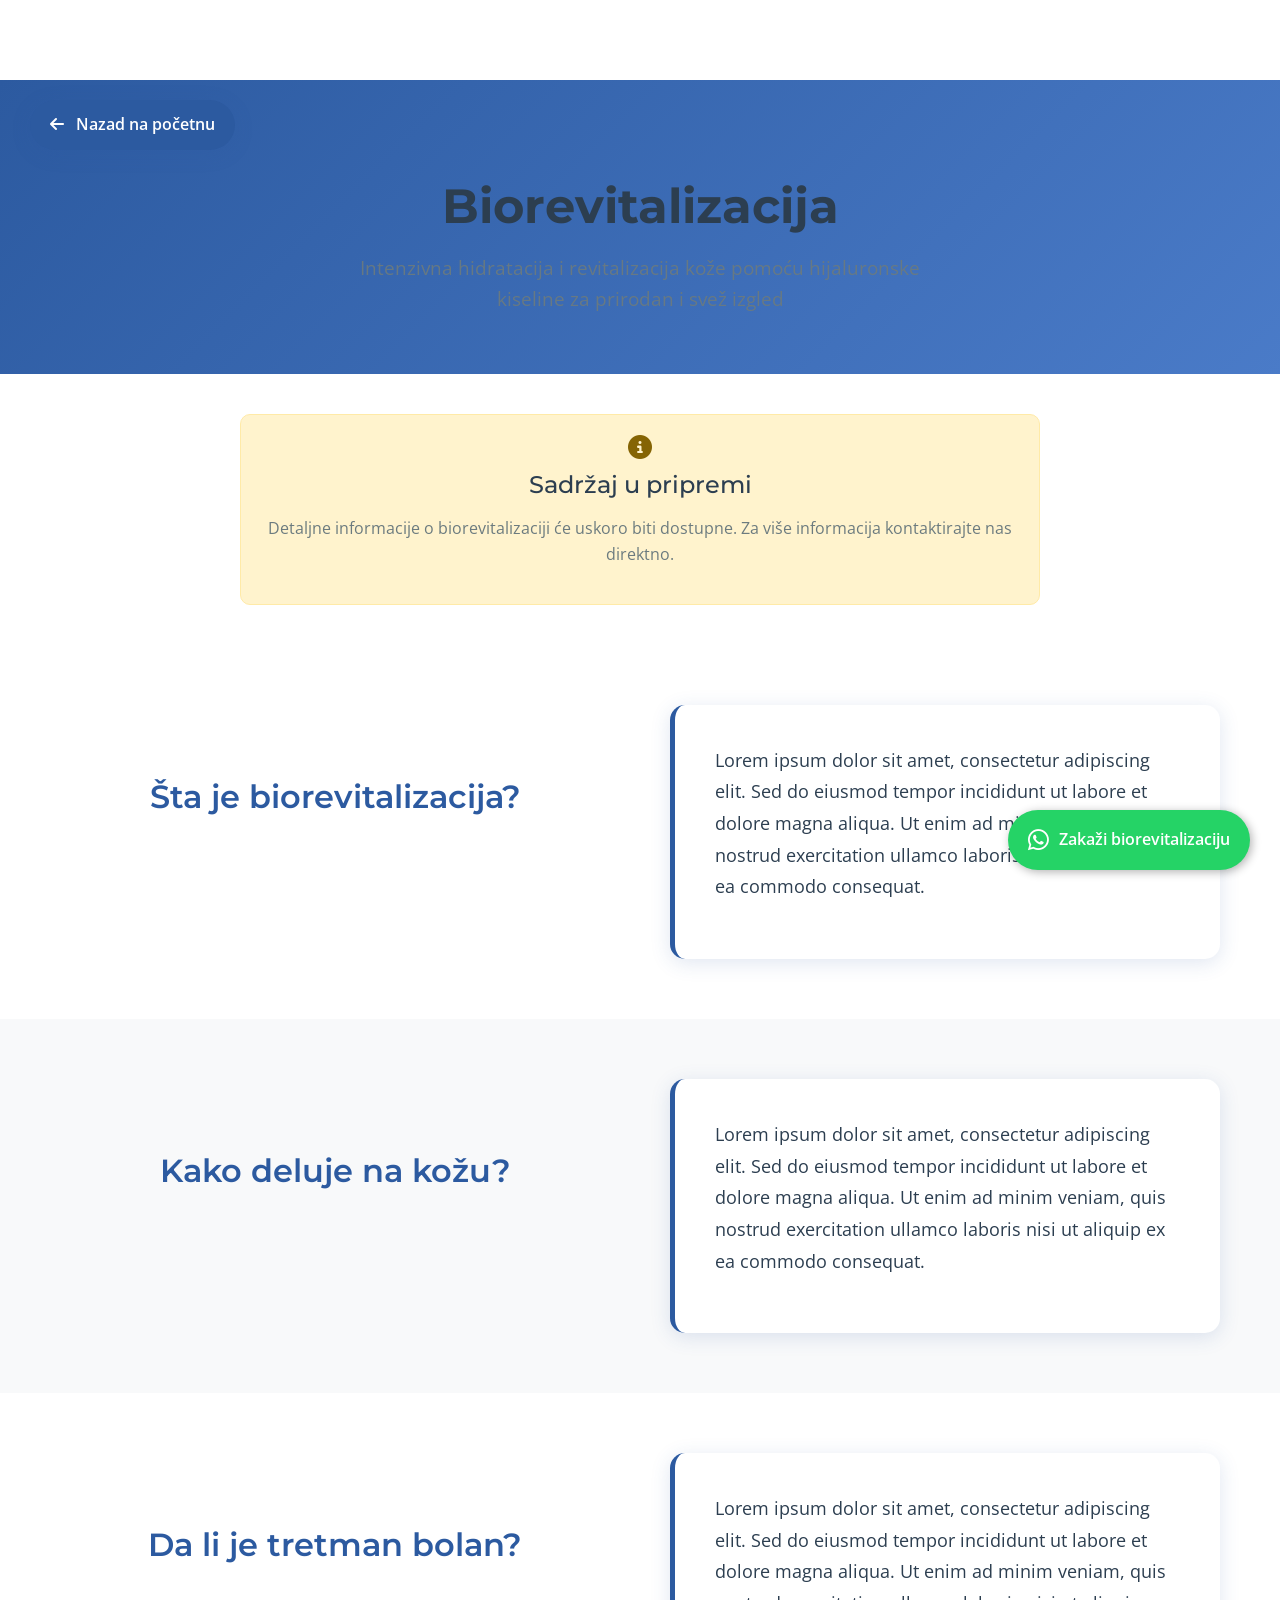
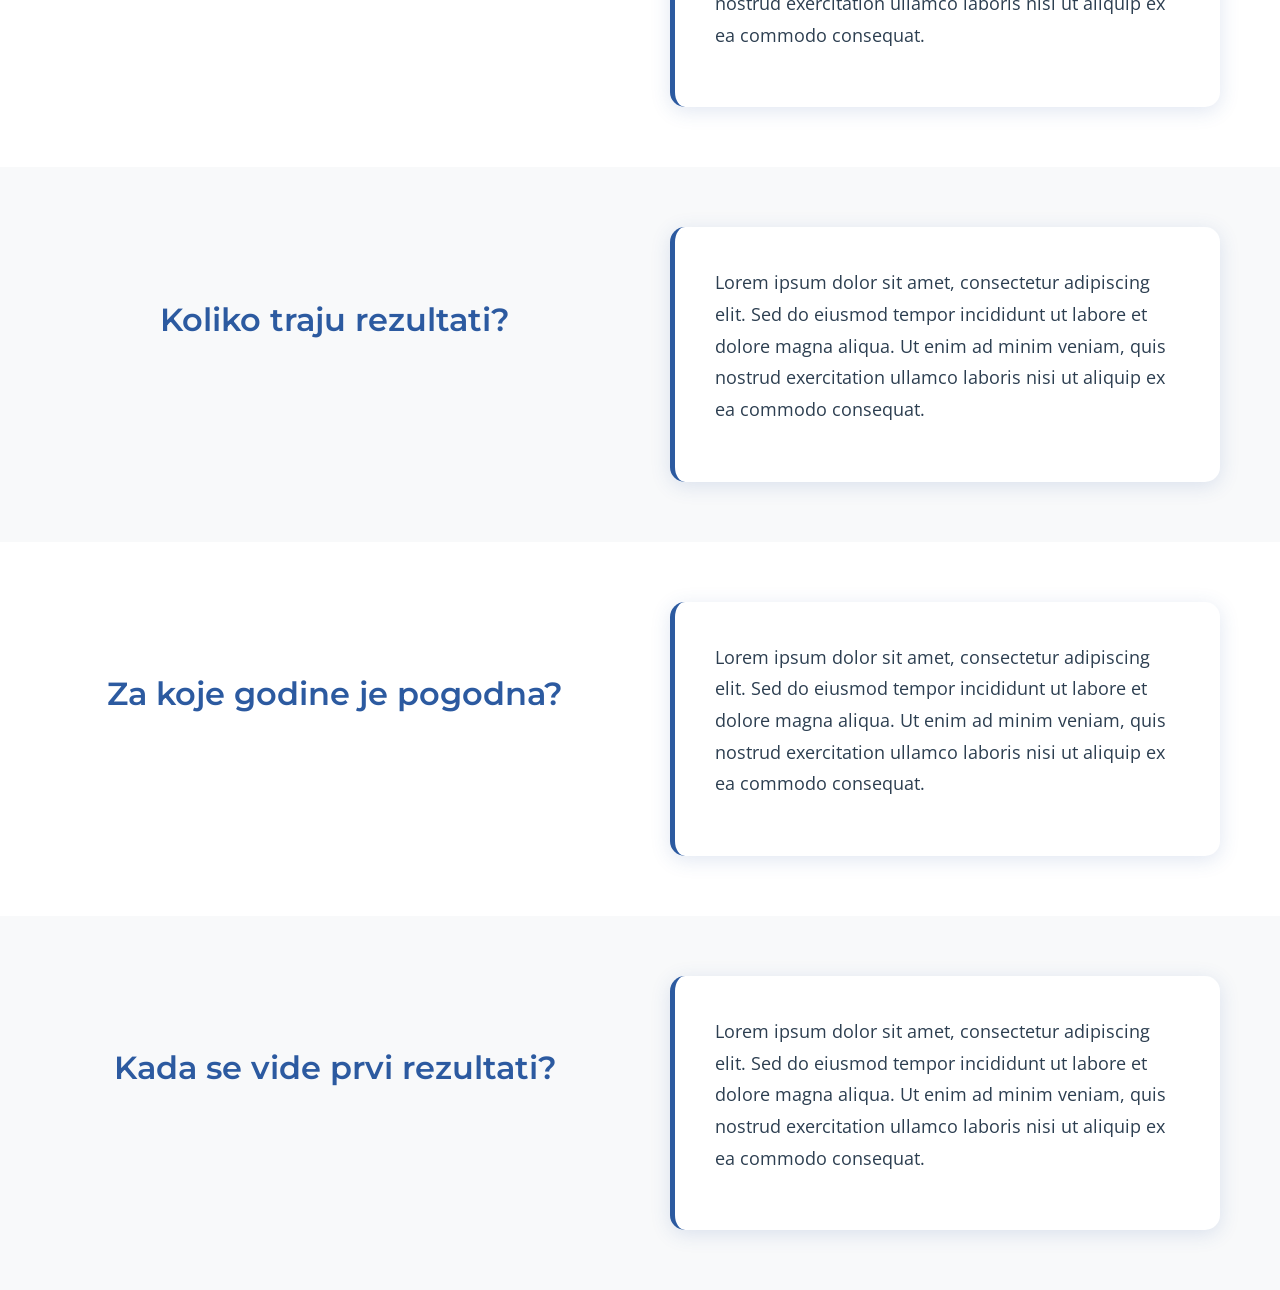
==== biorevitalizacija-tretman.html @ da4fd4a6 "feat: Dodana kompletna Tretmani sekcija - Dodat dropdown meni 'Tretmani' u navbar sa 6 tretmana - Kr" ====
<!DOCTYPE html>
<html lang="sr" dir="ltr">
<head>
    <meta charset="UTF-8">
    <meta name="viewport" content="width=device-width, initial-scale=1.0">
    <meta name="description" content="Biorevitalizacija | Ordinacija West Dr Tamara Vesović. Tretman biorevitalizacije za duboku hidraciju, povećanje elastičnosti i vraćanje prirodnog sjaja kože.">
    <meta name="keywords" content="biorevitalizacija Požega, hidracija kože, Dr Tamara Vesović, ordinacija west, pomlađivanje kože">
    <meta name="author" content="Dr Tamara Vesović - Ordinacija West">
    <meta name="robots" content="index, follow">
    <meta name="theme-color" content="#2c5aa0">
    
    <title>Biorevitalizacija | Ordinacija West Požega</title>
    
    <!-- Favicon -->
    <link rel="icon" type="image/x-icon" href="favicon.ico">
    <link rel="apple-touch-icon" sizes="180x180" href="apple-touch-icon.png">
    
    <!-- Google Fonts -->
    <link rel="preconnect" href="https://fonts.googleapis.com">
    <link rel="preconnect" href="https://fonts.gstatic.com" crossorigin>
    <link href="https://fonts.googleapis.com/css2?family=Montserrat:wght@300;400;500;600;700&family=Open+Sans:wght@300;400;500;600;700&family=Dancing+Script:wght@600;700&display=swap" rel="stylesheet">
    
    <!-- Font Awesome -->
    <link rel="stylesheet" href="https://cdnjs.cloudflare.com/ajax/libs/font-awesome/6.4.0/css/all.min.css">
    
    <!-- Stylesheet -->
    <link rel="stylesheet" href="style.css">
    
    <style>
        :root {
            --primary-color: #2c5aa0;
            --secondary-color: #4a7bc8;
            --accent-color: #f8f9fa;
            --text-primary: #2c3e50;
            --text-secondary: #6c7b7f;
            --border-color: #e0e6ed;
            --shadow-light: 0 2px 10px rgba(44, 90, 160, 0.1);
            --shadow-medium: 0 4px 20px rgba(44, 90, 160, 0.15);
        }
        
        .treatment-container {
            max-width: 1200px;
            margin: 0 auto;
            padding: 0 20px;
        }
        
        .treatment-header {
            text-align: center;
            padding: 100px 0 60px;
            background: linear-gradient(135deg, var(--primary-color), var(--secondary-color));
            color: white;
            margin-top: 80px;
        }
        
        .treatment-title {
            font-size: 3rem;
            font-weight: 700;
            margin-bottom: 20px;
            font-family: 'Montserrat', sans-serif;
        }
        
        .treatment-subtitle {
            font-size: 1.2rem;
            opacity: 0.9;
            max-width: 600px;
            margin: 0 auto;
            line-height: 1.6;
        }
        
        .qa-section {
            padding: 60px 0;
        }
        
        .qa-section.gray-bg {
            background-color: #f8f9fa;
        }
        
        .qa-container {
            display: grid;
            grid-template-columns: 1fr 1fr;
            gap: 60px;
            align-items: start;
        }
        
        .question-side {
            display: flex;
            align-items: center;
            justify-content: center;
            min-height: 200px;
        }
        
        .question {
            font-size: 2rem;
            font-weight: 600;
            color: var(--primary-color);
            text-align: center;
            font-family: 'Montserrat', sans-serif;
            line-height: 1.3;
        }
        
        .answer-side {
            padding: 40px;
            background: white;
            border-radius: 15px;
            box-shadow: var(--shadow-medium);
            border-left: 5px solid var(--primary-color);
        }
        
        .answer {
            font-size: 1.1rem;
            line-height: 1.8;
            color: var(--text-primary);
            font-family: 'Open Sans', sans-serif;
        }
        
        .back-btn {
            position: fixed;
            top: 100px;
            left: 30px;
            background: var(--primary-color);
            color: white;
            padding: 12px 20px;
            border-radius: 50px;
            text-decoration: none;
            font-weight: 600;
            box-shadow: var(--shadow-medium);
            transition: all 0.3s ease;
            z-index: 1000;
        }
        
        .back-btn:hover {
            background: var(--secondary-color);
            transform: translateY(-2px);
            color: white;
        }
        
        .back-btn i {
            margin-right: 8px;
        }
        
        .placeholder-notice {
            background: #fff3cd;
            border: 1px solid #ffeaa7;
            border-radius: 10px;
            padding: 20px;
            margin: 40px auto;
            max-width: 800px;
            text-align: center;
            color: #856404;
        }
        
        @media (max-width: 768px) {
            .qa-container {
                grid-template-columns: 1fr;
                gap: 30px;
            }
            
            .question-side {
                min-height: auto;
                padding: 20px 0;
            }
            
            .question {
                font-size: 1.5rem;
            }
            
            .answer-side {
                padding: 30px 20px;
            }
            
            .treatment-title {
                font-size: 2rem;
            }
            
            .treatment-header {
                padding: 120px 0 40px;
            }
            
            .back-btn {
                top: 85px;
                left: 15px;
                padding: 10px 16px;
                font-size: 0.9rem;
            }
        }
        
        .whatsapp-float {
            position: fixed;
            width: auto;
            height: 60px;
            bottom: 30px;
            right: 30px;
            background-color: #25d366;
            color: white;
            border-radius: 50px;
            text-align: center;
            font-size: 16px;
            box-shadow: 2px 2px 10px rgba(0,0,0,0.3);
            z-index: 1000;
            text-decoration: none;
            display: flex;
            align-items: center;
            padding: 0 20px;
            font-weight: 600;
            transition: all 0.3s ease;
        }

        .whatsapp-float:hover {
            background-color: #128c7e;
            transform: scale(1.05);
            color: white;
        }

        .whatsapp-float i {
            margin-right: 10px;
            font-size: 24px;
        }

        @media (max-width: 768px) {
            .whatsapp-float {
                width: 60px;
                height: 60px;
                border-radius: 50%;
                padding: 0;
                justify-content: center;
                bottom: 20px;
                right: 20px;
            }
            
            .whatsapp-float span {
                display: none;
            }
            
            .whatsapp-float i {
                margin: 0;
            }
        }
    </style>
</head>
<body>
    <!-- Back Button -->
    <a href="index.html#home" class="back-btn">
        <i class="fas fa-arrow-left"></i>
        Nazad na početnu
    </a>

    <!-- Treatment Header -->
    <div class="treatment-header">
        <div class="treatment-container">
            <h1 class="treatment-title">Biorevitalizacija</h1>
            <p class="treatment-subtitle">
                Intenzivna hidratacija i revitalizacija kože pomoću hijaluronske kiseline za prirodan i svež izgled
            </p>
        </div>
    </div>

    <!-- Placeholder Notice -->
    <div class="treatment-container">
        <div class="placeholder-notice">
            <i class="fas fa-info-circle" style="font-size: 24px; margin-bottom: 10px;"></i>
            <h3>Sadržaj u pripremi</h3>
            <p>Detaljne informacije o biorevitalizaciji će uskoro biti dostupne. Za više informacija kontaktirajte nas direktno.</p>
        </div>
    </div>

    <!-- Q&A Sections -->
    <main>
        <!-- Section 1 -->
        <section class="qa-section">
            <div class="treatment-container">
                <div class="qa-container">
                    <div class="question-side">
                        <h2 class="question">Šta je biorevitalizacija?</h2>
                    </div>
                    <div class="answer-side">
                        <p class="answer">
                            Lorem ipsum dolor sit amet, consectetur adipiscing elit. Sed do eiusmod tempor incididunt ut labore et dolore magna aliqua. Ut enim ad minim veniam, quis nostrud exercitation ullamco laboris nisi ut aliquip ex ea commodo consequat.
                        </p>
                    </div>
                </div>
            </div>
        </section>

        <!-- Section 2 -->
        <section class="qa-section gray-bg">
            <div class="treatment-container">
                <div class="qa-container">
                    <div class="question-side">
                        <h2 class="question">Kako deluje na kožu?</h2>
                    </div>
                    <div class="answer-side">
                        <p class="answer">
                            Lorem ipsum dolor sit amet, consectetur adipiscing elit. Sed do eiusmod tempor incididunt ut labore et dolore magna aliqua. Ut enim ad minim veniam, quis nostrud exercitation ullamco laboris nisi ut aliquip ex ea commodo consequat.
                        </p>
                    </div>
                </div>
            </div>
        </section>

        <!-- Section 3 -->
        <section class="qa-section">
            <div class="treatment-container">
                <div class="qa-container">
                    <div class="question-side">
                        <h2 class="question">Da li je tretman bolan?</h2>
                    </div>
                    <div class="answer-side">
                        <p class="answer">
                            Lorem ipsum dolor sit amet, consectetur adipiscing elit. Sed do eiusmod tempor incididunt ut labore et dolore magna aliqua. Ut enim ad minim veniam, quis nostrud exercitation ullamco laboris nisi ut aliquip ex ea commodo consequat.
                        </p>
                    </div>
                </div>
            </div>
        </section>

        <!-- Section 4 -->
        <section class="qa-section gray-bg">
            <div class="treatment-container">
                <div class="qa-container">
                    <div class="question-side">
                        <h2 class="question">Koliko traju rezultati?</h2>
                    </div>
                    <div class="answer-side">
                        <p class="answer">
                            Lorem ipsum dolor sit amet, consectetur adipiscing elit. Sed do eiusmod tempor incididunt ut labore et dolore magna aliqua. Ut enim ad minim veniam, quis nostrud exercitation ullamco laboris nisi ut aliquip ex ea commodo consequat.
                        </p>
                    </div>
                </div>
            </div>
        </section>

        <!-- Section 5 -->
        <section class="qa-section">
            <div class="treatment-container">
                <div class="qa-container">
                    <div class="question-side">
                        <h2 class="question">Za koje godine je pogodna?</h2>
                    </div>
                    <div class="answer-side">
                        <p class="answer">
                            Lorem ipsum dolor sit amet, consectetur adipiscing elit. Sed do eiusmod tempor incididunt ut labore et dolore magna aliqua. Ut enim ad minim veniam, quis nostrud exercitation ullamco laboris nisi ut aliquip ex ea commodo consequat.
                        </p>
                    </div>
                </div>
            </div>
        </section>

        <!-- Section 6 -->
        <section class="qa-section gray-bg">
            <div class="treatment-container">
                <div class="qa-container">
                    <div class="question-side">
                        <h2 class="question">Kada se vide prvi rezultati?</h2>
                    </div>
                    <div class="answer-side">
                        <p class="answer">
                            Lorem ipsum dolor sit amet, consectetur adipiscing elit. Sed do eiusmod tempor incididunt ut labore et dolore magna aliqua. Ut enim ad minim veniam, quis nostrud exercitation ullamco laboris nisi ut aliquip ex ea commodo consequat.
                        </p>
                    </div>
                </div>
            </div>
        </section>
    </main>

    <!-- WhatsApp Button -->
    <a href="https://wa.me/381643456789?text=Dobar%20dan%21%20Interesuje%20me%20biorevitalizacija.%20Možete%20li%20mi%20reći%20više%20informacija%3F" 
       target="_blank" class="whatsapp-float">
        <i class="fab fa-whatsapp"></i>
        <span>Zakaži biorevitalizaciju</span>
    </a>

    <script>
        // Smooth scroll for back button
        document.querySelector('.back-btn').addEventListener('click', function(e) {
            if (this.getAttribute('href').includes('#')) {
                e.preventDefault();
                const target = this.getAttribute('href').split('#')[1];
                if (target === 'home') {
                    window.location.href = 'index.html#home';
                }
            }
        });
    </script>
</body>
</html>
---- style.css ----
/* ==========================================================================
   Ordinacija West - Main Stylesheet
   ========================================================================== */

/* CSS Reset & Base Styles
   ========================================================================== */

*, *::before, *::after {
    box-sizing: border-box;
    margin: 0;
    padding: 0;
}

:root {
    /* Premium Clean Color Palette */
    --primary-color: #1B4B79;        /* Deep medical blue */
    --primary-light: #2C5F8F;        /* Lighter shade */
    --primary-dark: #0F2E4A;         /* Darker shade */
    --accent-color: #E8F4F8;         /* Light blue tint */
    --highlight-color: #C9A96E;      /* Premium gold */
    --highlight-light: #E1D3B7;     /* Light gold */
    
    /* Text Colors */
    --text-primary: #1A202C;         /* Deep charcoal */
    --text-secondary: #4A5568;       /* Medium gray */
    --text-light: #5A6178;           /* Better contrast light gray */
    --text-muted: #8B92A5;           /* Better contrast muted gray */
    
    /* Background Colors */
    --white: #ffffff;
    --light-gray: #F8FAFC;           /* Ultra light background */
    --section-bg: #F1F5F9;           /* Section background */
    --card-bg: #FFFFFF;              /* Card background */
    
    /* Border & UI */
    --border-color: #E2E8F0;
    --border-light: #F1F5F9;
    --success-color: #10B981;        /* Clean green */
    --error-color: #EF4444;          /* Clean red */
    --warning-color: #F59E0B;        /* Clean amber */
    
    /* Medical theme colors - updated */
    --medical-blue: #1B4B79;
    --medical-light-blue: #E8F4F8;
    --medical-beige: #FAF9F7;
    --medical-gray: #F8FAFC;
    
    /* Secondary color updated */
    --secondary-color: #F8FAFC;
    
    /* Typography */
    --font-primary: 'Open Sans', -apple-system, BlinkMacSystemFont, 'Segoe UI', Roboto, sans-serif;
    --font-heading: 'Montserrat', -apple-system, BlinkMacSystemFont, 'Segoe UI', sans-serif;
    --font-size-xs: 0.75rem;
    --font-size-sm: 0.875rem;
    --font-size-base: 1rem;
    --font-size-md: 1.0625rem;
    --font-size-lg: 1.125rem;
    --font-size-xl: 1.25rem;
    --font-size-2xl: 1.5rem;
    --font-size-3xl: 1.875rem;
    --font-size-4xl: 2.25rem;
    --font-size-5xl: 3rem;
    --font-size-hero: 3.5rem;
    --font-size-subtitle: 1.1875rem;
    
    /* Spacing */
    --spacing-xs: 0.25rem;
    --spacing-sm: 0.5rem;
    --spacing-md: 1rem;
    --spacing-lg: 1.5rem;
    --spacing-xl: 2rem;
    --spacing-2xl: 3rem;
    --spacing-3xl: 4rem;
    --spacing-4xl: 6rem;
    
    /* Layout */
    --container-max-width: 1200px;
    --container-padding: 1rem;
    --header-height: 80px;
    --border-radius: 8px;
    --border-radius-lg: 12px;
    --box-shadow: 0 4px 6px -1px rgba(0, 0, 0, 0.1), 0 2px 4px -1px rgba(0, 0, 0, 0.06);
    --box-shadow-lg: 0 10px 15px -3px rgba(0, 0, 0, 0.1), 0 4px 6px -2px rgba(0, 0, 0, 0.05);
    
    /* Transitions */
    --transition-fast: 0.15s ease;
    --transition-base: 0.3s ease;
    --transition-slow: 0.5s ease;
}

/* Base styles */
html {
    scroll-behavior: smooth;
    line-height: 1.15;
    -webkit-text-size-adjust: 100%;
}

*:focus {
    outline: 2px solid var(--primary-color);
    outline-offset: 2px;
    border-radius: 4px;
}

*:focus:not(:focus-visible) {
    outline: none;
}

html {
    scroll-behavior: smooth;
    scroll-padding-top: calc(var(--header-height) + 20px);
}

body {
    font-family: var(--font-primary);
    font-size: var(--font-size-base);
    line-height: 1.6;
    color: var(--text-primary);
    background-color: var(--white);
    overflow-x: hidden;
    -webkit-font-smoothing: antialiased;
    -moz-osx-font-smoothing: grayscale;
    text-rendering: optimizeLegibility;
}

img {
    max-width: 100%;
    height: auto;
    display: block;
    font-style: italic;
    background-repeat: no-repeat;
    background-size: cover;
    shape-margin: 0.75rem;
}

a {
    color: var(--primary-color);
    text-decoration: none;
    transition: color var(--transition-base), transform var(--transition-base);
}

a:hover {
    color: var(--primary-dark);
}

a:focus {
    outline: 2px solid var(--primary-color);
    outline-offset: 2px;
}

button {
    cursor: pointer;
    border: none;
    background: none;
    font-family: inherit;
}

/* Container */
.container {
    max-width: var(--container-max-width);
    margin: 0 auto;
    padding: 0 var(--container-padding);
}

/* Section spacing */
section {
    padding: var(--spacing-4xl) 0;
}

/* Typography
   ========================================================================== */

h1, h2, h3, h4, h5, h6 {
    font-family: var(--font-heading);
    font-weight: 600;
    line-height: 1.2;
    color: var(--text-primary);
    margin-bottom: var(--spacing-md);
}

h1 {
    font-size: var(--font-size-hero);
    line-height: 1.1;
}

h2 {
    font-size: var(--font-size-3xl);
}

h3 {
    font-size: var(--font-size-2xl);
    font-weight: 500;
    line-height: 1.3;
}

h4 {
    font-size: var(--font-size-xl);
    font-weight: 500;
    line-height: 1.3;
}

h5 {
    font-size: var(--font-size-lg);
    font-weight: 500;
}

h6 {
    font-size: var(--font-size-base);
    font-weight: 500;
}

p {
    margin-bottom: var(--spacing-md);
    color: var(--text-secondary);
    line-height: 1.6;
    font-size: var(--font-size-base);
}

.section-title {
    text-align: center;
    font-size: var(--font-size-3xl);
    font-weight: 600;
    color: var(--text-primary);
    margin-bottom: var(--spacing-md);
    line-height: 1.2;
}

.section-subtitle {
    text-align: center;
    font-size: var(--font-size-subtitle);
    color: var(--text-secondary);
    margin-bottom: var(--spacing-3xl);
    max-width: 600px;
    margin-left: auto;
    margin-right: auto;
    line-height: 1.5;
    font-weight: 400;
}

/* Buttons
   ========================================================================== */

.btn {
    display: inline-flex;
    align-items: center;
    justify-content: center;
    gap: var(--spacing-sm);
    padding: 12px 24px;
    font-size: var(--font-size-base);
    font-weight: 500;
    text-align: center;
    border-radius: var(--border-radius);
    transition: all var(--transition-base);
    cursor: pointer;
    text-decoration: none;
    border: 2px solid transparent;
    position: relative;
    overflow: hidden;
    min-height: 44px; /* Touch target requirement */
    will-change: transform;
}

.btn:focus {
    outline: 2px solid var(--primary-color);
    outline-offset: 2px;
}

.btn:active {
    transform: translateY(0);
}

.btn:disabled {
    opacity: 0.6;
    cursor: not-allowed;
    transform: none !important;
}

.btn-primary {
    background: linear-gradient(135deg, var(--primary-color), var(--primary-light));
    color: var(--white) !important;
    border: none;
    border-radius: 25px;
    font-weight: 600;
    text-shadow: 0 1px 2px rgba(0, 0, 0, 0.2);
    box-shadow: 0 4px 15px rgba(44, 90, 160, 0.3);
    transition: all 0.3s ease;
}

.btn-primary:hover:not(:disabled) {
    background: linear-gradient(135deg, var(--primary-dark), var(--primary-color));
    transform: translateY(-2px);
    box-shadow: 0 6px 20px rgba(44, 90, 160, 0.4);
}

.btn-secondary {
    background: transparent;
    color: var(--white) !important;
    border: 2px solid var(--white);
    border-radius: 25px;
    font-weight: 600;
    text-shadow: 0 1px 2px rgba(0, 0, 0, 0.3);
    box-shadow: 0 4px 15px rgba(255, 255, 255, 0.1);
    transition: all 0.3s ease;
}

.btn-secondary:hover:not(:disabled) {
    background: var(--white);
    color: var(--primary-color) !important;
    border-color: var(--white);
    transform: translateY(-2px);
    box-shadow: 0 6px 20px rgba(255, 255, 255, 0.3);
    text-shadow: none;
}

.btn-tertiary {
    background-color: transparent;
    color: var(--white);
    border-color: rgba(255, 255, 255, 0.8);
}

.btn-tertiary:hover:not(:disabled) {
    background-color: rgba(255, 255, 255, 0.1);
    border-color: var(--white);
    color: var(--white);
    transform: translateY(-2px);
    box-shadow: 0 8px 25px -8px rgba(255, 255, 255, 0.3);
}

.btn-whatsapp {
    background: linear-gradient(135deg, #25d366, #128c7e);
    color: var(--white) !important;
    border: none;
    border-radius: 25px;
    font-weight: 600;
    text-shadow: 0 1px 2px rgba(0, 0, 0, 0.2);
    box-shadow: 0 4px 15px rgba(37, 211, 102, 0.3);
    transition: all 0.3s ease;
}

.btn-whatsapp:hover:not(:disabled) {
    background: linear-gradient(135deg, #128c7e, #075e54);
    transform: translateY(-2px);
    box-shadow: 0 6px 20px rgba(37, 211, 102, 0.4);
}

.btn-full {
    width: 100%;
}

/* Header & Navigation
   ========================================================================== */

.header {
    position: fixed;
    top: 0;
    left: 0;
    width: 100%;
    background-color: rgba(255, 255, 255, 0.95);
    backdrop-filter: blur(10px);
    z-index: 1000;
    transition: all var(--transition-base);
    border-bottom: 1px solid var(--border-color);
}

.navbar {
    padding: 0;
}

.nav-container {
    max-width: var(--container-max-width);
    margin: 0 auto;
    padding: 0 var(--container-padding);
    display: flex;
    align-items: center;
    justify-content: space-between;
    height: var(--header-height);
    position: relative;
}

.nav-container {
    max-width: var(--container-max-width);
    margin: 0 auto;
    padding: 0 var(--container-padding);
    display: flex;
    align-items: center;
    justify-content: space-between;
    height: var(--header-height);
    position: relative;
}

.nav-logo {
    display: flex;
    align-items: center;
    gap: var(--spacing-sm);
}

.nav-logo a {
    display: flex;
    align-items: center;
    text-decoration: none;
}

.logo-img {
    width: 80px;
    height: 80px;
    border-radius: 50%;
    display: flex;
    align-items: center;
    justify-content: center;
}

.logo-text {
    font-size: var(--font-size-xl);
    font-weight: 400;
    color: var(--color-text);
}

.logo-text strong {
    font-weight: 600;
    color: var(--primary-color);
}

.logo-text-mobile {
    display: none;
    font-family: 'Dancing Script', cursive;
    font-size: 1.3rem;
    font-weight: 700;
    color: #C9A96E;
    margin-left: var(--spacing-xl);
}

.nav-menu {
    display: flex;
    align-items: center;
    gap: clamp(1rem, 3vw, 2.5rem);
    list-style: none;
}

.nav-link {
    font-weight: 500;
    color: var(--text-primary);
    transition: all var(--transition-base);
    position: relative;
    font-size: var(--font-size-base);
    white-space: nowrap;
}

.nav-link:hover,
.nav-link.active {
    color: var(--primary-color);
}

.nav-link::after {
    content: '';
    position: absolute;
    bottom: -5px;
    left: 0;
    width: 0;
    height: 2px;
    background-color: var(--primary-color);
    transition: width var(--transition-base);
}

.nav-link:hover::after,
.nav-link.active::after {
    width: 100%;
}

.cta-nav {
    background: linear-gradient(135deg, var(--primary-color), var(--primary-light));
    color: var(--white) !important;
    padding: 10px 20px;
    border-radius: 25px;
    font-size: var(--font-size-sm);
    font-weight: 600;
    letter-spacing: 0.5px;
    box-shadow: 0 4px 15px rgba(44, 90, 160, 0.3);
    display: flex;
    align-items: center;
    gap: var(--spacing-xs);
    text-shadow: 0 1px 2px rgba(0, 0, 0, 0.2);
}

.cta-nav:hover {
    background: linear-gradient(135deg, var(--primary-dark), var(--primary-color));
    transform: translateY(-2px);
    box-shadow: 0 6px 20px rgba(44, 90, 160, 0.4);
}

.cta-nav::after {
    display: none;
}

/* Dropdown Menu */
.dropdown {
    position: relative;
}

.dropdown-toggle {
    display: flex;
    align-items: center;
    gap: var(--spacing-xs);
}

.dropdown-toggle i {
    font-size: var(--font-size-xs);
    transition: transform var(--transition-base);
}

.dropdown:hover .dropdown-toggle i {
    transform: rotate(180deg);
}

.dropdown-menu {
    position: absolute;
    top: calc(100% + 10px);
    left: 0;
    background-color: var(--white);
    min-width: 220px;
    box-shadow: 0 20px 40px rgba(0, 0, 0, 0.1);
    border-radius: 12px;
    padding: var(--spacing-md) 0;
    opacity: 0;
    visibility: hidden;
    transform: translateY(-15px);
    transition: all var(--transition-base);
    z-index: 1000;
    list-style: none;
    border: 1px solid var(--border-color);
    backdrop-filter: blur(10px);
}

/* Desktop Dropdown Hover */
@media (min-width: 769px) {
    .dropdown:hover .dropdown-menu {
        opacity: 1;
        visibility: visible;
        transform: translateY(0);
    }
    
    .dropdown:hover .dropdown-toggle i {
        transform: rotate(180deg);
    }
}

.dropdown-menu li {
    margin: 0;
}

.dropdown-link {
    display: flex;
    align-items: center;
    padding: var(--spacing-sm) var(--spacing-lg);
    color: var(--text-secondary);
    font-weight: 400;
    font-size: var(--font-size-sm);
    transition: all var(--transition-base);
    border: none;
    position: relative;
}

.dropdown-link:hover {
    background: linear-gradient(90deg, var(--medical-light-blue), rgba(232, 244, 248, 0.5));
    color: var(--primary-color);
    padding-left: calc(var(--spacing-lg) + var(--spacing-xs));
    font-weight: 500;
}

.dropdown-link:hover::before {
    content: '';
    position: absolute;
    left: 0;
    top: 0;
    bottom: 0;
    width: 4px;
    background: var(--primary-color);
    border-radius: 0 2px 2px 0;
}

.dropdown-link::after {
    display: none;
}

/* Hamburger Menu */
.hamburger {
    display: none;
    flex-direction: column;
    cursor: pointer;
    padding: 4px;
}

.bar {
    width: 25px;
    height: 3px;
    background-color: var(--text-primary);
    margin: 3px 0;
    transition: var(--transition-base);
    border-radius: 2px;
}

.hamburger.active .bar:nth-child(2) {
    opacity: 0;
}

.hamburger.active .bar:nth-child(1) {
    transform: translateY(9px) rotate(45deg);
}

.hamburger.active .bar:nth-child(3) {
    transform: translateY(-9px) rotate(-45deg);
}

/* Hero Section
   ========================================================================== */

.hero {
    padding: calc(var(--header-height) + var(--spacing-4xl)) 0 var(--spacing-4xl);
    min-height: 100vh;
    display: flex;
    align-items: center;
    position: relative;
    overflow: hidden;
}

/* Hero Background */
.hero-background {
    position: absolute;
    top: 0;
    left: 0;
    width: 100%;
    height: 100%;
    z-index: -2;
}

.hero-bg-img {
    width: 100%;
    height: 100%;
    object-fit: cover;
    object-position: center;
    /* Ensure image covers the entire container */
    min-width: 100%;
    min-height: 100%;
}

.hero-overlay {
    position: absolute;
    top: 0;
    left: 0;
    width: 100%;
    height: 100%;
    background: rgba(0, 0, 0, 0.9);
    z-index: -1;
}

.hero-container {
    max-width: var(--container-max-width);
    margin: 0 auto;
    padding: 0 var(--container-padding);
    display: flex;
    align-items: center;
    width: 100%;
    z-index: 2;
}

.hero-content {
    max-width: 600px;
    z-index: 3;
}

.hero-title {
    font-size: var(--font-size-hero);
    font-weight: 600;
    line-height: 1.1;
    margin-bottom: var(--spacing-lg);
    color: var(--white);
    text-shadow: 2px 2px 4px rgba(0, 0, 0, 0.3);
}

.hero-title .highlight {
    color: var(--highlight-color);
    text-shadow: 2px 2px 4px rgba(0, 0, 0, 0.5);
}

.hero-subtitle {
    font-size: var(--font-size-lg);
    color: rgba(255, 255, 255, 0.95);
    margin-bottom: var(--spacing-2xl);
    line-height: 1.6;
    text-shadow: 1px 1px 2px rgba(0, 0, 0, 0.3);
}

.hero-buttons {
    display: flex;
    gap: var(--spacing-lg);
    flex-wrap: wrap;
    margin-bottom: var(--spacing-xl);
}

.btn-large {
    padding: 16px 32px;
    font-size: var(--font-size-md);
    font-weight: 600;
    min-width: 180px;
}

/* Hero Stats */
.hero-stats {
    display: grid;
    grid-template-columns: repeat(auto-fit, minmax(150px, 1fr));
    gap: var(--spacing-md);
    max-width: 500px;
    margin: 0 auto;
    padding-top: var(--spacing-lg);
    border-top: 1px solid rgba(255, 255, 255, 0.2);
}

.stat-item {
    text-align: center;
}

.stat-number {
    font-size: 2.2rem;
    font-weight: 700;
    color: var(--highlight-color);
    line-height: 1;
    margin-bottom: 4px;
}

.stat-label {
    font-size: 0.9rem;
    opacity: 0.9;
    text-transform: uppercase;
    letter-spacing: 0.5px;
}

.hero-highlight {
    color: var(--highlight-color);
    text-shadow: 0 2px 8px rgba(201, 169, 110, 0.3);
}

.hero-scroll {
    position: absolute;
    bottom: var(--spacing-xl);
    left: 50%;
    transform: translateX(-50%);
}

.scroll-down {
    display: inline-flex;
    align-items: center;
    justify-content: center;
    width: 40px;
    height: 40px;
    background-color: rgba(255, 255, 255, 0.9);
    border-radius: 50%;
    color: var(--primary-color);
    box-shadow: var(--box-shadow);
    animation: bounce 2s infinite;
    text-decoration: none;
}

@keyframes bounce {
    0%, 20%, 50%, 80%, 100% {
        transform: translateY(0);
    }
    40% {
        transform: translateY(-10px);
    }
    60% {
        transform: translateY(-5px);
    }
}

/* About Section
   ========================================================================== */

.about {
    background-color: var(--white);
}

.about-content {
    display: grid;
    grid-template-columns: 2fr 1fr;
    gap: var(--spacing-4xl);
    align-items: center;
}

.about-text h3 {
    color: var(--primary-color);
    margin-bottom: var(--spacing-lg);
}

.about-description {
    font-size: var(--font-size-lg);
    line-height: 1.7;
    margin-bottom: var(--spacing-xl);
}

.about-features {
    display: flex;
    flex-direction: column;
    gap: var(--spacing-lg);
}

.feature {
    display: flex;
    align-items: flex-start;
    gap: var(--spacing-md);
}

.feature i {
    color: var(--primary-color);
    font-size: var(--font-size-xl);
    margin-top: var(--spacing-xs);
    flex-shrink: 0;
}

.feature h4 {
    font-size: var(--font-size-lg);
    font-weight: 600;
    margin-bottom: var(--spacing-xs);
    color: var(--text-primary);
}

.feature p {
    color: var(--text-secondary);
    margin-bottom: 0;
}

.about-image {
    position: relative;
}

.doctor-img {
    width: 100%;
    border-radius: var(--border-radius-lg);
    box-shadow: var(--box-shadow-lg);
    background-color: var(--medical-gray);
    min-height: 500px;
    object-fit: cover;
}

/* Services Section
   ========================================================================== */

.services {
    background-color: var(--medical-gray);
}

.services-grid {
    display: grid;
    grid-template-columns: repeat(auto-fit, minmax(350px, 1fr));
    gap: var(--spacing-2xl);
}

.service-card {
    background-color: var(--white);
    padding: var(--spacing-2xl);
    border-radius: var(--border-radius-lg);
    box-shadow: var(--box-shadow);
    transition: all var(--transition-base);
    text-align: center;
}

.service-card:hover {
    transform: translateY(-5px);
    box-shadow: var(--box-shadow-lg);
}

.service-icon {
    width: 80px;
    height: 80px;
    background: linear-gradient(135deg, var(--primary-color), var(--primary-light));
    border-radius: 50%;
    display: flex;
    align-items: center;
    justify-content: center;
    margin: 0 auto var(--spacing-lg);
}

.service-icon i {
    font-size: var(--font-size-2xl);
    color: var(--white);
}

.service-title {
    font-size: var(--font-size-2xl);
    color: var(--text-primary);
    margin-bottom: var(--spacing-md);
}

.service-description {
    font-size: var(--font-size-base);
    color: var(--text-secondary);
    margin-bottom: var(--spacing-xl);
    line-height: 1.6;
}

.service-list {
    list-style: none;
    text-align: left;
    margin-bottom: var(--spacing-xl);
}

.service-list li {
    display: flex;
    align-items: center;
    gap: var(--spacing-sm);
    margin-bottom: var(--spacing-sm);
    color: var(--text-secondary);
}

.service-list i {
    color: var(--success-color);
    font-size: var(--font-size-sm);
}

/* Service Price Styling */
.service-price {
    margin: 20px 0;
    text-align: center;
}

.service-price .price-from {
    display: block;
    font-size: var(--font-size-sm);
    color: var(--text-light);
    margin-bottom: var(--spacing-xs);
    text-transform: uppercase;
    letter-spacing: 1px;
    font-weight: 500;
}

.service-price .price-amount {
    display: block;
    font-size: var(--font-size-xl);
    font-weight: 700;
    color: var(--primary-color);
}

/* Enhanced Service Button */
.service-btn {
    display: inline-flex;
    align-items: center;
    justify-content: center;
    gap: var(--spacing-sm);
    background: linear-gradient(135deg, var(--primary-color), var(--primary-light));
    color: var(--white) !important;
    padding: 12px 24px;
    border-radius: 25px;
    font-weight: 600;
    transition: all var(--transition-base);
    text-decoration: none;
    border: none;
    width: 100%;
    margin-top: 10px;
    text-shadow: 0 1px 2px rgba(0, 0, 0, 0.2);
    box-shadow: 0 4px 15px rgba(44, 90, 160, 0.3);
}



.service-btn:hover {
    background: linear-gradient(135deg, var(--primary-dark), var(--primary-color));
    transform: translateY(-2px);
    box-shadow: 0 6px 20px rgba(44, 90, 160, 0.4);
}

.service-btn i {
    font-size: 0.9rem;
}

/* Gallery Section
   ========================================================================== */

.gallery {
    background-color: var(--white);
}

.gallery-filters {
    display: flex;
    justify-content: center;
    gap: var(--spacing-md);
    margin-bottom: var(--spacing-3xl);
    flex-wrap: wrap;
}

.filter-btn {
    padding: 8px 20px;
    background-color: transparent;
    color: var(--text-secondary);
    border: 2px solid var(--border-color);
    border-radius: var(--border-radius);
    font-weight: 500;
    transition: all var(--transition-base);
    cursor: pointer;
}

.filter-btn:hover,
.filter-btn.active {
    background-color: var(--primary-color);
    color: var(--white);
    border-color: var(--primary-color);
}

.gallery-grid {
    display: grid;
    grid-template-columns: repeat(auto-fit, minmax(300px, 1fr));
    gap: var(--spacing-xl);
}

.gallery-item {
    position: relative;
    border-radius: var(--border-radius-lg);
    overflow: hidden;
    box-shadow: var(--box-shadow);
    transition: all var(--transition-base);
}

.gallery-item:hover {
    transform: translateY(-5px);
    box-shadow: var(--box-shadow-lg);
}

.gallery-image {
    position: relative;
    aspect-ratio: 4/3;
    overflow: hidden;
}

.gallery-image img {
    width: 100%;
    height: 100%;
    object-fit: cover;
    transition: transform var(--transition-slow);
    background-color: var(--medical-gray);
}

.gallery-overlay {
    position: absolute;
    top: 0;
    left: 0;
    right: 0;
    bottom: 0;
    background: linear-gradient(
        to bottom,
        transparent 0%,
        rgba(44, 90, 160, 0.8) 100%
    );
    display: flex;
    align-items: flex-end;
    justify-content: space-between;
    padding: var(--spacing-lg);
    opacity: 0;
    transition: opacity var(--transition-base);
}

.gallery-item:hover .gallery-overlay {
    opacity: 1;
}

.gallery-item:hover .gallery-image img {
    transform: scale(1.1);
}

.gallery-info h4 {
    color: var(--white);
    font-size: var(--font-size-lg);
    margin-bottom: var(--spacing-xs);
}

.gallery-info p {
    color: rgba(255, 255, 255, 0.9);
    font-size: var(--font-size-sm);
    margin: 0;
}

.gallery-btn {
    width: 40px;
    height: 40px;
    background-color: rgba(255, 255, 255, 0.2);
    border: 1px solid rgba(255, 255, 255, 0.3);
    border-radius: 50%;
    color: var(--white);
    display: flex;
    align-items: center;
    justify-content: center;
    transition: all var(--transition-base);
}

.gallery-btn:hover {
    background-color: var(--white);
    color: var(--primary-color);
}

/* Reviews Section
   ========================================================================== */

.reviews {
    background-color: var(--medical-gray);
}

.reviews-slider {
    max-width: 900px;
    margin: 0 auto;
    position: relative;
}

.slider-container {
    overflow: hidden;
    border-radius: var(--border-radius-lg);
    position: relative;
}

.slider-wrapper {
    display: flex;
    transition: transform 0.5s ease-in-out;
}

.review-slide {
    min-width: 100%;
    display: flex;
    justify-content: center;
}

.review-slide.active {
    opacity: 1;
}

.reviews-grid {
    display: grid;
    grid-template-columns: repeat(auto-fit, minmax(350px, 1fr));
    gap: var(--spacing-xl);
    margin-bottom: var(--spacing-3xl);
}

.review-card {
    background-color: var(--white);
    padding: var(--spacing-xl);
    border-radius: var(--border-radius-lg);
    box-shadow: var(--box-shadow);
    transition: all var(--transition-base);
    position: relative;
    max-width: 600px;
    width: 100%;
}

.review-card::before {
    content: '"';
    position: absolute;
    top: -10px;
    left: var(--spacing-xl);
    font-size: 4rem;
    color: var(--medical-light-blue);
    font-family: var(--font-heading);
    line-height: 1;
}

.review-card:hover {
    transform: translateY(-3px);
    box-shadow: var(--box-shadow-lg);
}

.review-header {
    display: flex;
    align-items: center;
    gap: var(--spacing-md);
    margin-bottom: var(--spacing-lg);
}

.review-avatar {
    width: 60px;
    height: 60px;
    border-radius: 50%;
    overflow: hidden;
    flex-shrink: 0;
}

.review-avatar img {
    width: 100%;
    height: 100%;
    object-fit: cover;
    background-color: var(--medical-light-blue);
}

.reviewer-name {
    font-size: var(--font-size-lg);
    font-weight: 600;
    color: var(--text-primary);
    margin-bottom: var(--spacing-xs);
}

.review-stars {
    display: flex;
    gap: 2px;
}

.review-stars i {
    color: #fbbf24;
    font-size: var(--font-size-sm);
}

.review-content p {
    font-size: var(--font-size-base);
    line-height: 1.7;
    color: var(--text-secondary);
    margin-bottom: var(--spacing-md);
    font-style: italic;
}

.review-date {
    font-size: var(--font-size-sm);
    color: var(--text-light);
    font-weight: 500;
}

/* Slider Controls */
.slider-controls {
    display: flex;
    justify-content: center;
    gap: var(--spacing-lg);
    margin-top: var(--spacing-xl);
}

.slider-btn {
    background-color: var(--white);
    border: 2px solid var(--primary-color);
    border-radius: 50%;
    width: 50px;
    height: 50px;
    display: flex;
    align-items: center;
    justify-content: center;
    cursor: pointer;
    transition: all var(--transition-base);
    color: var(--primary-color);
    font-size: var(--font-size-lg);
}

.slider-btn:hover {
    background-color: var(--primary-color);
    color: var(--white);
    transform: translateY(-2px);
    box-shadow: var(--box-shadow);
}

.slider-btn:active {
    transform: translateY(0);
}

/* Slider Dots */
.slider-dots {
    display: flex;
    justify-content: center;
    gap: var(--spacing-sm);
    margin-top: var(--spacing-lg);
}

.dot {
    width: 12px;
    height: 12px;
    border-radius: 50%;
    background-color: var(--border-color);
    cursor: pointer;
    transition: all var(--transition-base);
}

.dot.active {
    background-color: var(--primary-color);
    transform: scale(1.2);
}

.dot:hover {
    background-color: var(--medical-blue);
}

.reviews-cta {
    text-align: center;
    background-color: var(--white);
    padding: var(--spacing-2xl);
    border-radius: var(--border-radius-lg);
    box-shadow: var(--box-shadow);
    margin-top: var(--spacing-3xl);
}

.reviews-cta h3 {
    color: var(--text-primary);
    margin-bottom: var(--spacing-md);
}

.reviews-cta p {
    color: var(--text-secondary);
    margin-bottom: var(--spacing-lg);
    font-size: var(--font-size-lg);
}

/* FAQ Section
   ========================================================================== */

.faq {
    background-color: var(--white);
}

.faq-container {
    max-width: 800px;
    margin: 0 auto var(--spacing-3xl);
}

.faq-item {
    background-color: var(--white);
    border: 1px solid var(--border-color);
    border-radius: var(--border-radius);
    margin-bottom: var(--spacing-md);
    overflow: hidden;
    transition: all var(--transition-base);
}

.faq-item:hover {
    border-color: var(--primary-color);
    box-shadow: var(--box-shadow);
}

.faq-question {
    display: flex;
    align-items: center;
    justify-content: space-between;
    padding: var(--spacing-lg) var(--spacing-xl);
    cursor: pointer;
    transition: all var(--transition-base);
    background-color: var(--medical-gray);
}

.faq-question:hover {
    background-color: var(--medical-light-blue);
}

.faq-question h4 {
    font-size: var(--font-size-lg);
    font-weight: 600;
    color: var(--text-primary);
    margin: 0;
    flex: 1;
}

.faq-question i {
    color: var(--primary-color);
    font-size: var(--font-size-lg);
    transition: transform var(--transition-base);
    flex-shrink: 0;
}

.faq-item.active .faq-question i {
    transform: rotate(180deg);
}

.faq-answer {
    padding: 0 var(--spacing-xl);
    max-height: 0;
    overflow: hidden;
    transition: all var(--transition-base);
    background-color: var(--white);
}

.faq-item.active .faq-answer {
    max-height: 300px;
    padding: var(--spacing-lg) var(--spacing-xl);
}

.faq-answer p {
    color: var(--text-secondary);
    line-height: 1.7;
    margin: 0;
}

.faq-cta {
    text-align: center;
    background-color: var(--medical-light-blue);
    padding: var(--spacing-2xl);
    border-radius: var(--border-radius-lg);
    border: 1px solid var(--primary-color);
}

.faq-cta h3 {
    color: var(--primary-color);
    margin-bottom: var(--spacing-md);
}

.faq-cta p {
    color: var(--text-secondary);
    margin-bottom: var(--spacing-lg);
    font-size: var(--font-size-lg);
}

/* Location Section
   ========================================================================== */

.location {
    background-color: var(--medical-gray);
}

.location-content {
    display: grid;
    grid-template-columns: 1fr 1fr;
    gap: var(--spacing-4xl);
}

.location-info {
    display: flex;
    flex-direction: column;
    gap: var(--spacing-xl);
}

.location-item {
    display: flex;
    align-items: flex-start;
    gap: var(--spacing-md);
    background-color: var(--white);
    padding: var(--spacing-lg);
    border-radius: var(--border-radius);
    box-shadow: var(--box-shadow);
}

.location-item i {
    color: var(--primary-color);
    font-size: var(--font-size-xl);
    margin-top: var(--spacing-xs);
    flex-shrink: 0;
}

.location-item h4 {
    font-size: var(--font-size-lg);
    color: var(--text-primary);
    margin-bottom: var(--spacing-xs);
}

.location-item p {
    color: var(--text-secondary);
    margin: 0;
    line-height: 1.5;
}

.location-map {
    position: relative;
    width: 100%;
    border-radius: var(--border-radius-lg);
    overflow: hidden;
}

.map-placeholder {
    width: 100%;
    height: 100%;
    background-color: var(--white);
    display: flex;
    flex-direction: column;
    align-items: center;
    justify-content: center;
    color: var(--text-light);
    font-size: var(--font-size-lg);
    border: 2px dashed var(--border-color);
}

.map-placeholder i {
    font-size: var(--font-size-4xl);
    margin-bottom: var(--spacing-md);
    color: var(--primary-color);
}

/* Contact Section
   ========================================================================== */

.contact {
    background-color: var(--section-bg);
}

/* Contact Section Enhancements */
.contact-content {
    display: grid;
    grid-template-columns: 1fr 1fr;
    gap: var(--spacing-2xl);
    align-items: start;
}

.contact-item {
    display: flex;
    align-items: flex-start;
    gap: var(--spacing-md);
    margin-bottom: var(--spacing-lg);
    padding: var(--spacing-lg);
    background: var(--white);
    border-radius: 12px;
    box-shadow: 0 2px 10px rgba(0, 0, 0, 0.05);
    border-left: 4px solid var(--primary-color);
    transition: all 0.3s ease;
}

.contact-item:hover {
    transform: translateY(-2px);
    box-shadow: 0 4px 20px rgba(44, 90, 160, 0.1);
}

.contact-item i {
    color: var(--primary-color);
    font-size: 1.5rem;
    margin-top: 4px;
    min-width: 24px;
}

.contact-item h4 {
    margin: 0 0 8px 0;
    color: var(--text-dark);
    font-size: 1.1rem;
    font-weight: 600;
}

.contact-item p {
    margin: 0;
    color: var(--text-color);
    line-height: 1.5;
}

.contact-phone {
    display: inline-flex;
    align-items: center;
    gap: 8px;
    padding: 12px 20px;
    background: linear-gradient(135deg, var(--primary-color), var(--primary-light));
    color: var(--white) !important;
    text-decoration: none;
    border-radius: 25px;
    font-weight: 600;
    font-size: 1.1rem;
    transition: all 0.3s ease;
    margin-top: 8px;
    text-shadow: 0 1px 2px rgba(0, 0, 0, 0.2);
    box-shadow: 0 4px 15px rgba(44, 90, 160, 0.3);
}

.contact-phone:hover {
    background: linear-gradient(135deg, var(--primary-dark), var(--primary-color));
    transform: translateY(-2px);
    box-shadow: 0 6px 20px rgba(44, 90, 160, 0.4);
}

.contact-whatsapp {
    display: inline-flex;
    align-items: center;
    gap: 8px;
    padding: 12px 20px;
    background: linear-gradient(135deg, #25d366, #128c7e);
    color: var(--white) !important;
    text-decoration: none;
    border-radius: 25px;
    font-weight: 600;
    transition: all 0.3s ease;
    margin-top: 8px;
    text-shadow: 0 1px 2px rgba(0, 0, 0, 0.2);
    box-shadow: 0 4px 15px rgba(37, 211, 102, 0.3);
}

.contact-whatsapp:hover {
    background: linear-gradient(135deg, #128c7e, #075e54);
    transform: translateY(-2px);
    box-shadow: 0 6px 20px rgba(37, 211, 102, 0.4);
}

.contact-email {
    color: var(--primary-color);
    text-decoration: none;
    font-weight: 500;
    padding: 8px 0;
    border-bottom: 2px solid transparent;
    transition: border-color 0.3s ease;
}

.contact-email:hover {
    border-bottom-color: var(--primary-color);
}

.emergency-contact {
    border-left-color: #dc3545;
}

.emergency-contact i {
    color: #dc3545;
}

.emergency-phone {
    display: inline-flex;
    align-items: center;
    gap: 8px;
    padding: 10px 16px;
    background: linear-gradient(135deg, #e53e3e 0%, #c53030 100%);
    color: var(--white) !important;
    text-decoration: none;
    border-radius: 25px;
    font-weight: 600;
    font-size: 0.95rem;
    transition: all 0.3s ease;
    margin-top: 8px;
    text-shadow: 0 1px 2px rgba(0, 0, 0, 0.2);
    box-shadow: 0 4px 15px rgba(229, 62, 62, 0.3);
}

.emergency-phone:hover {
    background: linear-gradient(135deg, #fc8181 0%, #e53e3e 100%);
    transform: translateY(-2px);
    box-shadow: 0 6px 20px rgba(229, 62, 62, 0.4);
}



.contact-form-container h3 {
    margin-top: 0;
    color: var(--text-dark);
    margin-bottom: var(--spacing-md);
}

.contact-form-container p {
    color: var(--text-color);
    margin-bottom: var(--spacing-lg);
}

@media (max-width: 768px) {
    .contact-content {
        grid-template-columns: 1fr;
        gap: var(--spacing-lg);
    }
    
    .contact-item {
        padding: var(--spacing-md);
    }
    
    .contact-phone, 
    .contact-whatsapp {
        font-size: 1rem;
        padding: 10px 16px;
    }
    
    .contact-form-container {
        padding: var(--spacing-lg);
    }
}

.contact-item p,
.contact-item a {
    color: var(--text-secondary);
    margin: 0;
}

.contact-item a:hover {
    color: var(--primary-color);
}

.social-links h4 {
    margin-bottom: var(--spacing-md);
}

.social-icons {
    display: flex;
    gap: var(--spacing-md);
}

.social-link {
    width: 44px;
    height: 44px;
    background-color: var(--medical-light-blue);
    border-radius: 50%;
    display: flex;
    align-items: center;
    justify-content: center;
    color: var(--primary-color);
    transition: all var(--transition-base);
}

.social-link:hover {
    background-color: var(--primary-color);
    color: var(--white);
    transform: translateY(-2px);
}

/* Form Styles
   ========================================================================== */

.form {
    background-color: var(--medical-gray);
    padding: var(--spacing-2xl);
    border-radius: var(--border-radius-lg);
    box-shadow: var(--box-shadow);
}

.form-group {
    margin-bottom: var(--spacing-lg);
}

.form-label {
    display: block;
    font-weight: 500;
    color: var(--text-primary);
    margin-bottom: var(--spacing-sm);
    font-size: var(--font-size-sm);
}

.form-input,
.form-textarea {
    width: 100%;
    padding: 12px 16px;
    border: 2px solid var(--border-color);
    border-radius: var(--border-radius);
    font-size: var(--font-size-base);
    font-family: inherit;
    background-color: var(--white);
    transition: all var(--transition-base);
}

.form-input:focus,
.form-textarea:focus {
    outline: none;
    border-color: var(--primary-color);
    box-shadow: 0 0 0 3px rgba(44, 90, 160, 0.1);
}

.form-textarea {
    resize: vertical;
    min-height: 120px;
}

.form-error {
    display: block;
    color: var(--error-color);
    font-size: var(--font-size-sm);
    margin-top: var(--spacing-xs);
    min-height: 1.25rem;
}

.form-group.error .form-input,
.form-group.error .form-textarea {
    border-color: var(--error-color);
}

.checkbox-label {
    display: flex;
    align-items: flex-start;
    gap: var(--spacing-sm);
    cursor: pointer;
    font-size: var(--font-size-sm);
    color: var(--text-secondary);
    line-height: 1.5;
}

.checkbox-label input[type="checkbox"] {
    position: absolute;
    opacity: 0;
    width: 0;
    height: 0;
}

.checkbox-mark {
    width: 18px;
    height: 18px;
    border: 2px solid var(--border-color);
    border-radius: 3px;
    display: flex;
    align-items: center;
    justify-content: center;
    transition: all var(--transition-base);
    flex-shrink: 0;
    margin-top: 2px;
}

.checkbox-label input[type="checkbox"]:checked + .checkbox-mark {
    background-color: var(--primary-color);
    border-color: var(--primary-color);
}

.checkbox-label input[type="checkbox"]:checked + .checkbox-mark::after {
    content: '\2713';
    color: var(--white);
    font-size: var(--font-size-sm);
    font-weight: bold;
}

.checkbox-label a {
    color: var(--primary-color);
    text-decoration: underline;
}

.btn-text {
    transition: opacity var(--transition-base);
}

.btn-loader {
    position: absolute;
    top: 50%;
    left: 50%;
    transform: translate(-50%, -50%);
}

.btn:disabled {
    opacity: 0.6;
    cursor: not-allowed;
}

.form-success {
    background-color: rgba(72, 187, 120, 0.1);
    border: 1px solid var(--success-color);
    border-radius: var(--border-radius);
    padding: var(--spacing-lg);
    text-align: center;
    color: var(--success-color);
}

.form-success i {
    font-size: var(--font-size-2xl);
    margin-bottom: var(--spacing-md);
}

.form-success h4 {
    color: var(--success-color);
    margin-bottom: var(--spacing-sm);
}

.form-success p {
    color: var(--text-secondary);
    margin: 0;
}

/* Footer
   ========================================================================== */

.footer {
    background: linear-gradient(135deg, #0F2E4A 0%, #1B4B79 50%, #2C5F8F 100%);
    color: var(--white);
    padding: var(--spacing-4xl) 0 var(--spacing-lg) 0;
    position: relative;
}

.footer-content {
    display: grid;
    grid-template-columns: 2fr 1fr 1fr 1fr;
    gap: var(--spacing-2xl);
    margin-bottom: var(--spacing-xl);
}

.footer-logo {
    display: flex;
    align-items: center;
    gap: var(--spacing-sm);
    margin-bottom: var(--spacing-md);
}

.logo-text {
    font-size: 1.8rem;
    color: var(--highlight-color);
    font-weight: 500;
}

.logo-text strong {
    font-weight: 700;
}

.footer-description {
    line-height: 1.7;
    margin-bottom: var(--spacing-lg);
    color: rgba(255, 255, 255, 0.85);
    max-width: 320px;
    font-weight: 400;
}

.footer-social {
    display: flex;
    gap: var(--spacing-md);
}

.social-link {
    display: flex;
    align-items: center;
    justify-content: center;
    width: 42px;
    height: 42px;
    background: rgba(255, 255, 255, 0.08);
    border-radius: 50%;
    color: rgba(255, 255, 255, 0.85);
    transition: all 0.3s ease;
    backdrop-filter: blur(10px);
    border: 1px solid rgba(255, 255, 255, 0.15);
}

.social-link:hover {
    background: rgba(225, 211, 183, 0.15);
    transform: translateY(-3px);
    color: #E1D3B7;
    border-color: rgba(225, 211, 183, 0.3);
    box-shadow: 0 4px 12px rgba(0, 0, 0, 0.2);
}

.footer-title {
    color: #E1D3B7;
    margin-bottom: var(--spacing-md);
    font-size: var(--font-size-xl);
    font-weight: 600;
    letter-spacing: 0.5px;
}

.footer-links {
    list-style: none;
}

.footer-links li {
    margin-bottom: var(--spacing-sm);
}

.footer-links a {
    color: rgba(255, 255, 255, 0.85);
    transition: color var(--transition-base);
    font-weight: 400;
}

.footer-links a:hover {
    color: #E1D3B7;
    transform: translateX(3px);
}

.footer-contact li {
    display: flex;
    align-items: center;
    gap: var(--spacing-sm);
    margin-bottom: var(--spacing-md);
    color: rgba(255, 255, 255, 0.9);
    font-weight: 400;
}

.footer-contact i {
    color: var(--primary-light);
    width: 20px;
}

.footer-contact a {
    color: rgba(255, 255, 255, 0.8);
}

.footer-contact a:hover {
    color: var(--white);
}

.footer-schedule {
    list-style: none;
    color: rgba(255, 255, 255, 0.8);
}

.footer-schedule li {
    margin-bottom: var(--spacing-sm);
}

.footer-social {
    margin-top: var(--spacing-lg);
}

.footer-bottom {
    display: flex;
    justify-content: space-between;
    align-items: center;
    padding-top: var(--spacing-xl);
    border-top: 1px solid rgba(255, 255, 255, 0.1);
    flex-wrap: wrap;
    gap: var(--spacing-md);
}

.footer-copyright p {
    color: rgba(255, 255, 255, 0.6);
    margin: 0;
}

.footer-legal {
    display: flex;
    gap: var(--spacing-lg);
}

.footer-legal a {
    color: rgba(255, 255, 255, 0.6);
    font-size: var(--font-size-sm);
}

.footer-legal a:hover {
    color: var(--white);
}

/* Back to Top Button
   ========================================================================== */

.back-to-top {
    position: fixed;
    bottom: 30px;
    right: 30px;
    width: 50px;
    height: 50px;
    background-color: var(--primary-color);
    color: var(--white);
    border: none;
    border-radius: 50%;
    display: flex;
    align-items: center;
    justify-content: center;
    cursor: pointer;
    opacity: 0;
    visibility: hidden;
    transition: all var(--transition-base);
    box-shadow: var(--box-shadow);
    z-index: 999;
}

.back-to-top:hover {
    background-color: var(--primary-dark);
    transform: translateY(-2px);
}

.back-to-top.visible {
    opacity: 1;
    visibility: visible;
}

/* Animations
   ========================================================================== */

.fade-in {
    opacity: 0;
    transform: translateY(30px);
    transition: all 0.6s ease;
}

.fade-in.visible {
    opacity: 1;
    transform: translateY(0);
}

/* Responsive Design
   ========================================================================== */

@media (max-width: 1024px) {
    .container {
        padding: 0 var(--spacing-lg);
    }
    
    /* Logo Mobile Styles for Tablet */
    .logo-text-mobile {
        display: inline-block;
        text-align: center;
    }
    
    .nav-logo {
        justify-content: center;
    }
    
    .nav-logo a {
        align-items: center;
        gap: var(--spacing-sm);
    }
    
    .hero-container {
        gap: var(--spacing-2xl);
    }
    
    .about-content {
        gap: var(--spacing-2xl);
    }
    
    .contact-content {
        gap: var(--spacing-2xl);
    }
    
    .location-content {
        gap: var(--spacing-2xl);
    }
}

@media (max-width: 768px) {
    :root {
        --font-size-hero: 2.75rem;
        --font-size-5xl: 2.5rem;
        --font-size-4xl: 2rem;
        --font-size-3xl: 1.5rem;
        --font-size-2xl: 1.25rem;
        --font-size-subtitle: 1.125rem;
        --spacing-4xl: 3rem;
        --spacing-3xl: 2rem;
        --spacing-2xl: 1.5rem;
    }
    
    /* Mobile Navigation */
    .logo-text-mobile {
        display: inline-block;
        text-align: center;
    }
    
    .nav-logo {
        justify-content: center;
    }
    
    .nav-logo a {
        align-items: center;
        gap: var(--spacing-sm);
    }
    
    .hamburger {
        display: flex;
    }
    
    .nav-menu {
        position: fixed;
        left: -100%;
        top: var(--header-height);
        flex-direction: column;
        background-color: var(--white);
        width: 100%;
        height: calc(100vh - var(--header-height));
        transition: left 0.3s ease;
        box-shadow: var(--box-shadow);
        padding: var(--spacing-lg) 0;
        gap: 0;
        overflow-y: auto;
        z-index: 999;
    }

    .nav-menu.active {
        left: 0;
    }
    
    .nav-item {
        width: 100%;
        border-bottom: 1px solid var(--border-color);
    }
    
    /* Priority positioning for Tretmani dropdown in mobile */
    .nav-item.dropdown {
        order: -10;
        border-bottom: 2px solid var(--primary-color);
        background-color: rgba(44, 90, 160, 0.03);
    }
    
    .nav-item:last-child {
        border-bottom: none;
    }
    
    .nav-link {
        padding: var(--spacing-md) var(--spacing-lg);
        display: block;
        width: 100%;
        text-align: left;
        font-size: var(--font-size-base);
        color: var(--text-primary);
        transition: all var(--transition-base);
    }
    
    .nav-link:hover {
        background-color: var(--medical-light-blue);
        color: var(--primary-color);
    }
    
    /* Mobile Dropdown */
    .dropdown-toggle {
        display: flex;
        justify-content: space-between;
        align-items: center;
        width: 100%;
        padding: var(--spacing-md) var(--spacing-lg);
        background: none;
        border: none;
        text-align: left;
        font-family: inherit;
        font-size: var(--font-size-base);
        color: var(--text-primary);
        cursor: pointer;
        font-weight: 600;
    }
    
    .dropdown-toggle:hover {
        background-color: var(--medical-light-blue);
        color: var(--primary-color);
    }
    
    .dropdown-toggle i {
        transition: transform var(--transition-base);
    }
    
    .dropdown.mobile-open .dropdown-toggle i {
        transform: rotate(180deg);
    }
    
    .dropdown-menu {
        position: static;
        opacity: 1;
        visibility: visible;
        transform: none;
        box-shadow: none;
        border: none;
        background-color: var(--medical-light-blue);
        margin: 0;
        border-radius: 0;
        max-height: 0;
        overflow: hidden;
        transition: max-height 0.3s ease;
        padding: 0;
    }
    
    .dropdown.mobile-open .dropdown-menu {
        max-height: 400px;
    }
    
    .dropdown-link {
        display: block;
        padding: var(--spacing-sm) var(--spacing-2xl);
        color: var(--primary-color);
        font-size: var(--font-size-sm);
        text-decoration: none;
        transition: all var(--transition-base);
        border-bottom: 1px solid rgba(44, 90, 160, 0.1);
    }
    
    .dropdown-link:hover {
        background-color: rgba(44, 90, 160, 0.1);
        color: var(--primary-dark);
    }
    
    .dropdown-link:last-child {
        border-bottom: none;
    }
    
    /* CTA button styling */
    .cta-nav {
        margin: var(--spacing-md) auto;
        padding: 8px 16px;
        font-size: 0.8rem;
        text-align: center;
        border-bottom: none;
        max-width: 200px;
        justify-content: center;
        border-radius: 20px;
    }
    
    /* Nav item containing CTA button */
    .nav-item:has(.cta-nav) {
        display: flex;
        justify-content: center;
        align-items: center;
        border-bottom: none;
        padding: var(--spacing-md);
    }
    
    /* Hero */
    .hero {
        min-height: 100vh;
        text-align: center;
    }
    
    .hero-container {
        justify-content: center;
    }
    
    .hero-content {
        max-width: 100%;
        text-align: center;
    }
    
    .hero-title {
        font-size: var(--font-size-5xl);
    }
    
    .hero-subtitle {
        font-size: var(--font-size-base);
    }
    
    .hero-buttons {
        flex-direction: column;
        align-items: center;
        gap: var(--spacing-md);
    }
    
    .hero-scroll {
        left: 50%;
        transform: translateX(-50%);
        bottom: var(--spacing-lg);
    }
    
    .hero-buttons .btn {
        width: 100%;
        max-width: 260px;
        padding: 10px 20px;
        font-size: 0.9rem;
        min-width: auto;
    }
    
    /* Video overlay darker on mobile for better text readability */
    .hero-video-overlay {
        background: linear-gradient(
            90deg, 
            rgba(44, 90, 160, 0.9) 0%, 
            rgba(44, 90, 160, 0.8) 50%, 
            rgba(44, 90, 160, 0.7) 100%
        );
    }
    
    /* About */
    .about-content {
        grid-template-columns: 1fr;
        text-align: center;
    }
    
    /* Services */
    .services-grid {
        grid-template-columns: 1fr;
    }
    
    /* Gallery */
    .gallery-grid {
        grid-template-columns: 1fr;
    }
    
    .gallery-filters {
        gap: var(--spacing-sm);
    }
    
    .filter-btn {
        padding: 6px 12px;
        font-size: var(--font-size-sm);
    }
    
    /* Reviews */
    .reviews-slider {
        max-width: 100%;
        padding: 0 var(--spacing-md);
    }
    
    .review-card {
        padding: var(--spacing-lg);
    }
    
    .slider-btn {
        width: 45px;
        height: 45px;
        font-size: var(--font-size-base);
    }
    
    .slider-controls {
        gap: var(--spacing-md);
        margin-top: var(--spacing-lg);
    }
    
    /* FAQ */
    .faq-question {
        padding: var(--spacing-md) var(--spacing-lg);
    }
    
    .faq-answer {
        padding: 0 var(--spacing-lg);
    }
    
    .faq-item.active .faq-answer {
        padding: var(--spacing-md) var(--spacing-lg);
    }
    
    /* Location */
    .location-content {
        grid-template-columns: 1fr;
    }
    
    /* Contact */
    .contact-content {
        grid-template-columns: 1fr;
    }
    
    /* Footer */
    .footer-content {
        grid-template-columns: repeat(2, 1fr);
        gap: var(--spacing-xl);
    }
    
    .footer-bottom {
        flex-direction: column;
        text-align: center;
    }
}

@media (max-width: 480px) {
    .container {
        padding: 0 var(--spacing-md);
    }
    
    .form {
        padding: var(--spacing-lg);
    }
    
    .footer-content {
        grid-template-columns: 1fr;
        text-align: center;
    }
    
    .hero-title {
        font-size: var(--font-size-3xl);
    }
    
    .section-title {
        font-size: var(--font-size-2xl);
    }
    
    .back-to-top {
        bottom: 20px;
        right: 20px;
        width: 44px;
        height: 44px;
    }
}

/* ==========================================================================
   Additional Styles for Enhanced Features
   ========================================================================== */

/* WhatsApp Buttons */
.whatsapp-buttons {
    display: flex;
    flex-direction: column;
    gap: 10px;
    margin-top: 8px;
}

.whatsapp-btn {
    display: inline-flex;
    align-items: center;
    gap: 8px;
    padding: 10px 15px;
    background: linear-gradient(135deg, #25D366 0%, #128C7E 100%);
    color: white;
    text-decoration: none;
    border-radius: 25px;
    font-size: 0.9rem;
    font-weight: 500;
    transition: all 0.3s ease;
    box-shadow: 0 2px 8px rgba(37, 211, 102, 0.3);
}

.whatsapp-btn:hover {
    color: white;
    background: linear-gradient(135deg, #128C7E 0%, #075E54 100%);
    transform: translateY(-2px);
    box-shadow: 0 4px 12px rgba(37, 211, 102, 0.4);
}

.whatsapp-btn i {
    font-size: 1.1rem;
}

/* Enhanced Google Maps */
.map-container {
    position: relative;
    width: 100%;
    height: 400px;
    border-radius: 12px;
    overflow: hidden;
    box-shadow: 0 4px 20px rgba(27, 75, 121, 0.15);
    border: 1px solid rgba(27, 75, 121, 0.1);
}

.map-container iframe {
    width: 100%;
    height: 400px;
    border: none;
    border-radius: 12px;
    display: block;
}

.map-overlay {
    position: absolute;
    top: 15px;
    right: 15px;
    z-index: 10;
}

.map-link {
    display: inline-flex;
    align-items: center;
    justify-content: center;
    gap: 8px;
    padding: 12px 20px;
    background: rgba(255, 255, 255, 0.98);
    backdrop-filter: blur(10px);
    border-radius: 25px;
    text-decoration: none;
    color: var(--primary-color);
    font-size: 0.9rem;
    font-weight: 600;
    transition: all 0.3s ease;
    box-shadow: 0 2px 12px rgba(0, 0, 0, 0.1);
    border: 1px solid rgba(44, 90, 160, 0.2);
}

.map-link:hover {
    background: var(--primary-color);
    color: white;
    transform: translateY(-2px);
    box-shadow: 0 4px 20px rgba(44, 90, 160, 0.3);
}

/* Address Link Buttons */
.address-link {
    display: inline-flex;
    align-items: center;
    gap: 6px;
    padding: 8px 12px;
    background: linear-gradient(135deg, var(--primary-color) 0%, var(--primary-light) 100%);
    color: white;
    text-decoration: none;
    border-radius: 20px;
    font-size: 0.85rem;
    font-weight: 500;
    margin-top: 8px;
    transition: all 0.3s ease;
    box-shadow: 0 2px 8px rgba(44, 90, 160, 0.3);
}

.address-link:hover {
    color: white;
    background: linear-gradient(135deg, var(--primary-dark) 0%, var(--primary-color) 100%);
    transform: translateY(-2px);
    box-shadow: 0 4px 12px rgba(44, 90, 160, 0.4);
}

.address-link i {
    font-size: 0.9rem;
}

/* Pricing Section */
.pricing {
    padding: var(--section-padding) 0;
    background: linear-gradient(135deg, var(--light-gray) 0%, var(--white) 50%, var(--light-gray) 100%);
}

.pricing-tabs {
    display: flex;
    justify-content: center;
    margin-bottom: 50px;
    border-radius: 15px;
    background: white;
    padding: 8px;
    box-shadow: 0 4px 20px rgba(0, 0, 0, 0.1);
    max-width: 400px;
    margin: 0 auto 50px;
}

.pricing-tab {
    flex: 1;
    padding: 12px 20px;
    background: transparent;
    border: none;
    border-radius: 10px;
    font-weight: 500;
    color: var(--text-secondary);
    cursor: pointer;
    transition: all 0.3s ease;
}

.pricing-tab.active,
.pricing-tab:hover {
    background: var(--primary-color);
    color: white;
}

.pricing-content {
    display: none;
}

.pricing-content.active {
    display: block;
}

.pricing-grid {
    display: grid;
    grid-template-columns: repeat(auto-fit, minmax(350px, 1fr));
    gap: 30px;
    margin-bottom: 40px;
}

.pricing-category {
    background: white;
    border-radius: 20px;
    padding: 30px;
    box-shadow: 0 8px 30px rgba(0, 0, 0, 0.08);
    transition: transform 0.3s ease, box-shadow 0.3s ease;
}

.pricing-category:hover {
    transform: translateY(-5px);
    box-shadow: 0 15px 40px rgba(0, 0, 0, 0.12);
}

.pricing-category h3 {
    display: flex;
    align-items: center;
    gap: 12px;
    color: var(--primary-color);
    font-family: var(--font-heading);
    font-size: 1.3rem;
    margin-bottom: 25px;
    padding-bottom: 15px;
    border-bottom: 2px solid var(--accent-color);
}

.pricing-category h3 i {
    font-size: 1.4rem;
    color: var(--primary-color);
}

.pricing-items {
    display: flex;
    flex-direction: column;
    gap: 12px;
}

.pricing-item {
    display: flex;
    justify-content: space-between;
    align-items: center;
    padding: 15px 0;
    border-bottom: 1px solid var(--border-color);
    transition: background-color 0.3s ease;
}

.pricing-item:last-child {
    border-bottom: none;
}

.pricing-item:hover {
    background-color: var(--accent-color);
    margin: 0 -15px;
    padding: 15px;
    border-radius: 10px;
}

.service-name {
    font-weight: 500;
    color: var(--text-primary);
    flex: 1;
}

.service-price {
    font-weight: 600;
    color: var(--primary-color);
    font-size: 1.1rem;
    white-space: nowrap;
}

.pricing-note {
    background: linear-gradient(135deg, #fff3cd 0%, #fefcbf 100%);
    border: 1px solid #faebcd;
    border-radius: 15px;
    padding: 20px;
    margin: 30px 0;
    text-align: center;
}

.pricing-note p {
    color: #856404;
    font-weight: 500;
    margin: 0;
}

.pricing-note i {
    color: #ffc107;
    margin-right: 8px;
}

.pricing-footer {
    text-align: center;
    margin-top: 40px;
    padding-top: 30px;
    border-top: 2px solid var(--border-color);
}

.pricing-footer p {
    color: var(--text-secondary);
    margin-bottom: 25px;
    font-style: italic;
}

.pricing-buttons {
    display: flex;
    justify-content: center;
    gap: 15px;
    flex-wrap: wrap;
}

/* Mobile Responsiveness for New Features */
@media (max-width: 768px) {
    .whatsapp-buttons {
        gap: 8px;
    }
    
    .whatsapp-btn {
        padding: 8px 12px;
        font-size: 0.85rem;
    }
    
    .pricing-grid {
        grid-template-columns: 1fr;
        gap: 20px;
    }
    
    .pricing-category {
        padding: 20px;
    }
    
    .pricing-category h3 {
        font-size: 1.1rem;
    }
    
    .pricing-tabs {
        margin: 0 20px 40px;
    }
    
    .pricing-buttons {
        flex-direction: column;
        align-items: center;
    }
    
    .pricing-buttons .btn {
        width: 100%;
        max-width: 300px;
    }
    
    .map-overlay {
        top: 10px;
        right: 10px;
    }
    
    .map-link {
        padding: 8px 12px;
        font-size: 0.8rem;
    }
    
    .map-container {
        height: 300px;
    }
    
    .map-container iframe {
        height: 300px;
    }
    
    /* Footer Mobile Styles */
    .footer-content {
        grid-template-columns: 1fr;
        text-align: center;
        gap: var(--spacing-xl);
    }
    
    .footer-logo {
        justify-content: center;
    }
    
    .footer-title {
        text-align: center;
    }
    
    .footer-description {
        text-align: center;
        margin: 0 auto var(--spacing-lg);
    }
    
    .footer-social {
        justify-content: center;
    }
    
    .footer-links {
        text-align: center;
    }
    
    .footer-contact {
        text-align: center;
    }
    
    .footer-contact li {
        justify-content: center;
    }
}

@media (max-width: 480px) {
    .pricing-item {
        flex-direction: column;
        align-items: flex-start;
        gap: 5px;
    }
    
    .service-price {
        align-self: flex-end;
        font-size: 1rem;
    }
}

/* ==========================================================================
   Before & After Section
   ========================================================================== */

.before-after {
    padding: 100px 0;
    background: var(--medical-beige);
    position: relative;
}

.before-after::before {
    content: '';
    position: absolute;
    top: 0;
    left: 0;
    right: 0;
    height: 2px;
    background: linear-gradient(90deg, var(--primary-color), var(--primary-light), var(--primary-color));
}

.before-after-grid {
    display: grid;
    grid-template-columns: repeat(auto-fit, minmax(350px, 1fr));
    gap: 40px;
    margin-top: 60px;
}

.before-after-item {
    background: var(--white);
    border-radius: 20px;
    padding: 30px;
    box-shadow: 0 15px 35px rgba(44, 90, 160, 0.08);
    transition: all 0.3s ease;
    border: 1px solid var(--border-color);
}

.before-after-item:hover {
    transform: translateY(-10px);
    box-shadow: 0 25px 50px rgba(44, 90, 160, 0.15);
}

/* Comparison Slider Styles */
.comparison-slider {
    position: relative;
    overflow: hidden;
    border-radius: 15px;
    margin-bottom: 25px;
    background: var(--light-gray);
    cursor: grab;
    user-select: none;
}

.comparison-slider:active {
    cursor: grabbing;
}

.comparison-container {
    position: relative;
    width: 100%;
    aspect-ratio: 4/3;
    overflow: hidden;
}

.comparison-before,
.comparison-after {
    position: absolute;
    top: 0;
    left: 0;
    width: 100%;
    height: 100%;
}

.comparison-before img,
.comparison-after img {
    width: 100%;
    height: 100%;
    object-fit: cover;
    display: block;
}

.comparison-after {
    clip-path: inset(0 50% 0 0);
    transition: clip-path 0.3s ease;
}

.comparison-slider-handle {
    position: absolute;
    top: 0;
    left: 50%;
    width: 4px;
    height: 100%;
    background: var(--white);
    transform: translateX(-50%);
    z-index: 10;
    transition: left 0.3s ease;
    box-shadow: 0 0 20px rgba(0, 0, 0, 0.3);
}

.comparison-slider-handle::before {
    content: '';
    position: absolute;
    top: 0;
    left: -2px;
    width: 8px;
    height: 100%;
    background: var(--primary-color);
    border-radius: 4px;
}

.handle-circle {
    position: absolute;
    top: 50%;
    left: 50%;
    width: 40px;
    height: 40px;
    background: var(--white);
    border: 3px solid var(--primary-color);
    border-radius: 50%;
    transform: translate(-50%, -50%);
    display: flex;
    align-items: center;
    justify-content: center;
    gap: 2px;
    box-shadow: 0 4px 15px rgba(44, 90, 160, 0.3);
    transition: all 0.3s ease;
}

.handle-circle:hover {
    transform: translate(-50%, -50%) scale(1.1);
    box-shadow: 0 6px 20px rgba(44, 90, 160, 0.4);
}

.handle-circle i {
    font-size: 8px;
    color: var(--primary-color);
}

.handle-circle .fa-chevron-left {
    margin-right: 1px;
}

.handle-circle .fa-chevron-right {
    margin-left: 1px;
}

/* Labels */
.label {
    position: absolute;
    top: 20px;
    padding: 8px 16px;
    background: rgba(44, 90, 160, 0.9);
    color: var(--white);
    font-size: var(--font-size-sm);
    font-weight: 600;
    border-radius: 25px;
    backdrop-filter: blur(10px);
    letter-spacing: 1px;
    text-transform: uppercase;
    z-index: 5;
}

.comparison-before .label {
    left: 20px;
}

.comparison-after .label {
    right: 20px;
}

/* Comparison Info */
.comparison-info {
    text-align: center;
}

.comparison-info h3 {
    color: var(--text-primary);
    margin-bottom: 10px;
    font-size: var(--font-size-xl);
    font-weight: 600;
}

.comparison-info p {
    color: var(--text-secondary);
    line-height: 1.6;
    font-size: var(--font-size-sm);
}

/* Touch and Interaction Enhancements */
.comparison-slider {
    touch-action: none;
}

/* Responsive Design */
@media (max-width: 768px) {
    .before-after {
        padding: 70px 0;
    }
    
    .before-after-grid {
        grid-template-columns: 1fr;
        gap: 30px;
        margin-top: 40px;
    }
    
    .before-after-item {
        padding: 20px;
    }
    
    .handle-circle {
        width: 35px;
        height: 35px;
    }
    
    .label {
        padding: 6px 12px;
        font-size: 0.75rem;
        top: 15px;
    }
    
    .comparison-before .label {
        left: 15px;
    }
    
    .comparison-after .label {
        right: 15px;
    }
}

@media (max-width: 480px) {
    .before-after-grid {
        grid-template-columns: 1fr;
        gap: 20px;
    }
    
    .comparison-container {
        aspect-ratio: 3/2;
    }
    
    .handle-circle {
        width: 30px;
        height: 30px;
    }
    
    .handle-circle i {
        font-size: 6px;
    }
}

/* ================================
   TREATMENTS SECTION
   ================================ */

.treatments {
    padding: var(--section-padding) 0;
    background: linear-gradient(135deg, #f8f9fa 0%, #e8f4f8 100%);
}

.treatments-grid {
    display: grid;
    grid-template-columns: repeat(auto-fit, minmax(350px, 1fr));
    gap: 30px;
    margin-top: 50px;
}

.treatment-card {
    background: white;
    border-radius: 15px;
    padding: 30px;
    box-shadow: 0 5px 20px rgba(44, 90, 160, 0.1);
    transition: all var(--transition-base);
    border: 1px solid rgba(44, 90, 160, 0.1);
    position: relative;
    overflow: hidden;
}

.treatment-card::before {
    content: '';
    position: absolute;
    top: 0;
    left: 0;
    right: 0;
    height: 4px;
    background: linear-gradient(90deg, var(--primary-color), var(--secondary-color));
    opacity: 0;
    transition: opacity var(--transition-base);
}

.treatment-card:hover {
    transform: translateY(-5px);
    box-shadow: 0 10px 30px rgba(44, 90, 160, 0.2);
}

.treatment-card:hover::before {
    opacity: 1;
}

.treatment-icon {
    width: 60px;
    height: 60px;
    background: linear-gradient(135deg, var(--primary-color), var(--secondary-color));
    border-radius: 50%;
    display: flex;
    align-items: center;
    justify-content: center;
    margin-bottom: 20px;
    transition: transform var(--transition-base);
}

.treatment-card:hover .treatment-icon {
    transform: scale(1.1);
}

.treatment-icon i {
    font-size: 24px;
    color: white;
}

.treatment-card h3 {
    font-size: 1.5rem;
    font-weight: 600;
    color: var(--primary-color);
    margin-bottom: 15px;
    font-family: 'Montserrat', sans-serif;
}

.treatment-card p {
    color: var(--text-secondary);
    line-height: 1.6;
    margin-bottom: 20px;
    font-size: 0.95rem;
}

.treatment-benefits {
    list-style: none;
    padding: 0;
    margin: 0 0 25px 0;
}

.treatment-benefits li {
    display: flex;
    align-items: center;
    margin-bottom: 10px;
    font-size: 0.9rem;
    color: var(--text-secondary);
}

.treatment-benefits li i {
    color: var(--primary-color);
    margin-right: 10px;
    font-size: 12px;
    width: 16px;
}

.treatment-btn {
    display: inline-flex;
    align-items: center;
    padding: 12px 24px;
    background: linear-gradient(135deg, var(--primary-color), var(--secondary-color));
    color: white;
    text-decoration: none;
    border-radius: 25px;
    font-weight: 500;
    font-size: 0.9rem;
    transition: all var(--transition-base);
    width: 100%;
    justify-content: center;
}

.treatment-btn:hover {
    transform: translateY(-2px);
    box-shadow: 0 5px 15px rgba(44, 90, 160, 0.3);
    color: white;
}

.treatment-btn i {
    margin-right: 8px;
    font-size: 14px;
}

/* CTA Section within Treatments */
.treatments-cta {
    text-align: center;
    margin-top: 60px;
    padding: 40px;
    background: white;
    border-radius: 15px;
    box-shadow: 0 5px 20px rgba(44, 90, 160, 0.1);
}

.treatments-cta h3 {
    font-size: 1.8rem;
    font-weight: 600;
    color: var(--primary-color);
    margin-bottom: 15px;
    font-family: 'Montserrat', sans-serif;
}

.treatments-cta p {
    color: var(--text-secondary);
    font-size: 1.1rem;
    margin-bottom: 30px;
    max-width: 600px;
    margin-left: auto;
    margin-right: auto;
}

.cta-buttons {
    display: flex;
    gap: 20px;
    justify-content: center;
    flex-wrap: wrap;
}

.cta-btn {
    display: inline-flex;
    align-items: center;
    padding: 15px 30px;
    border-radius: 30px;
    font-weight: 600;
    font-size: 1rem;
    text-decoration: none;
    transition: all var(--transition-base);
    min-width: 200px;
    justify-content: center;
}

.cta-btn.primary {
    background: #25d366;
    color: white;
}

.cta-btn.primary:hover {
    background: #128c7e;
    transform: translateY(-2px);
    box-shadow: 0 5px 15px rgba(37, 211, 102, 0.3);
    color: white;
}

.cta-btn.secondary {
    background: transparent;
    color: var(--primary-color);
    border: 2px solid var(--primary-color);
}

.cta-btn.secondary:hover {
    background: var(--primary-color);
    color: white;
    transform: translateY(-2px);
    box-shadow: 0 5px 15px rgba(44, 90, 160, 0.3);
}

.cta-btn i {
    margin-right: 10px;
    font-size: 18px;
}

/* Mobile Responsive */
@media (max-width: 768px) {
    .treatments-grid {
        grid-template-columns: 1fr;
        gap: 20px;
        margin-top: 30px;
    }
    
    .treatment-card {
        padding: 25px;
    }
    
    .treatment-card h3 {
        font-size: 1.3rem;
    }
    
    .treatments-cta {
        padding: 30px 20px;
        margin-top: 40px;
    }
    
    .treatments-cta h3 {
        font-size: 1.5rem;
    }
    
    .cta-buttons {
        flex-direction: column;
        align-items: center;
    }
    
    .cta-btn {
        width: 100%;
        max-width: 280px;
    }
}

@media (max-width: 480px) {
    .treatment-card {
        padding: 20px;
    }
    
    .treatment-icon {
        width: 50px;
        height: 50px;
    }
    
    .treatment-icon i {
        font-size: 20px;
    }
    
    .treatments-cta {
        padding: 25px 15px;
    }
}
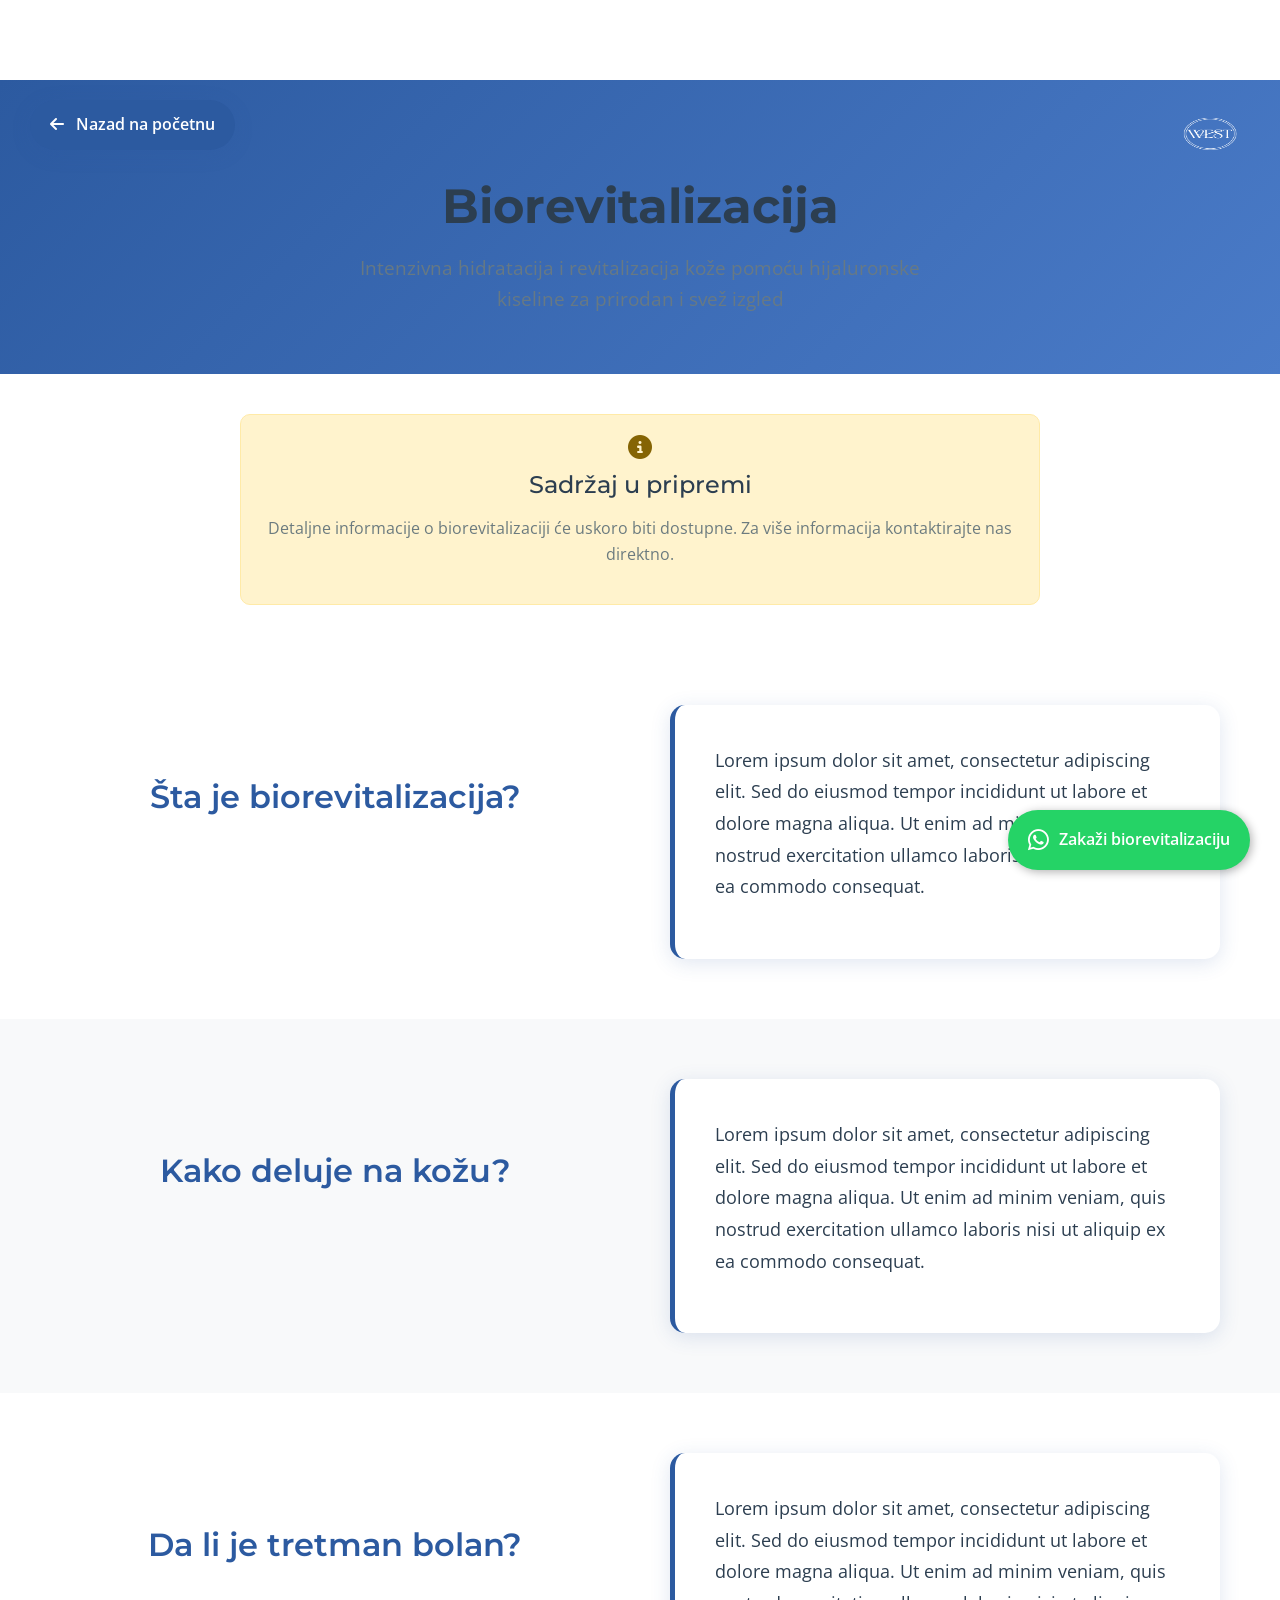
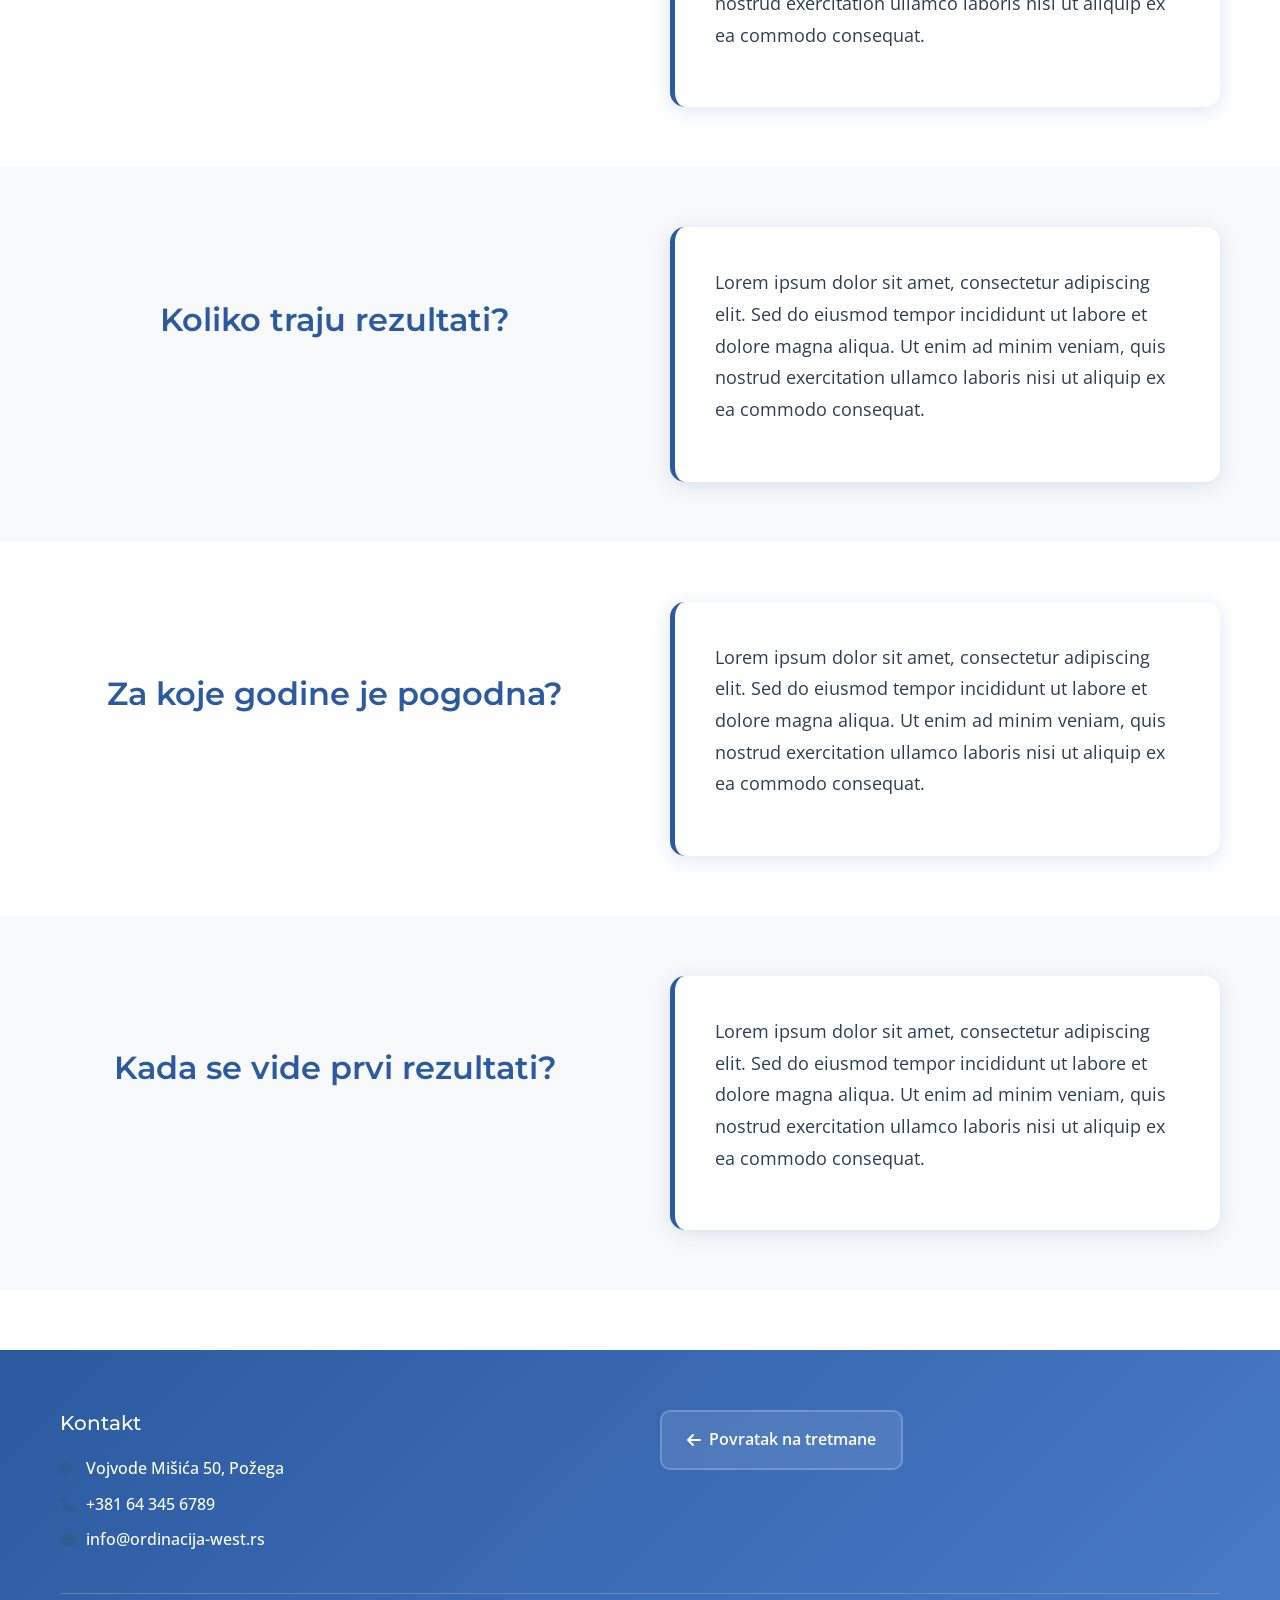
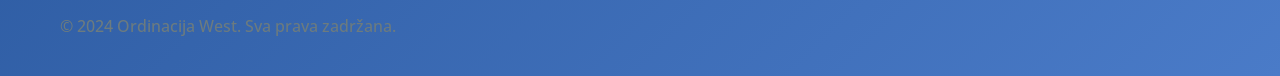
==== commit 6525349b: "Update tretman pages" ====
--- a/biorevitalizacija-tretman.html
+++ b/biorevitalizacija-tretman.html
@@ -50,6 +50,19 @@
             background: linear-gradient(135deg, var(--primary-color), var(--secondary-color));
             color: white;
             margin-top: 80px;
+            position: relative;
+        }
+        
+        .header-logo {
+            position: absolute;
+            top: 30px;
+            right: 30px;
+            z-index: 100;
+        }
+        
+        .header-logo .logo-img {
+            height: 50px;
+            filter: brightness(0) invert(1);
         }
         
         .treatment-title {
@@ -174,6 +187,15 @@
             
             .treatment-header {
                 padding: 120px 0 40px;
+            }
+            
+            .header-logo {
+                top: 20px;
+                right: 15px;
+            }
+            
+            .header-logo .logo-img {
+                height: 35px;
             }
             
             .back-btn {
@@ -235,6 +257,79 @@
                 margin: 0;
             }
         }
+        
+        /* Footer styles */
+        .treatment-footer {
+            background: linear-gradient(135deg, var(--primary-color), var(--secondary-color));
+            padding: 60px 0 20px;
+            margin-top: 60px;
+        }
+        
+        .footer-content {
+            display: grid;
+            grid-template-columns: 1fr 1fr;
+            gap: 40px;
+            margin-bottom: 30px;
+        }
+        
+        .footer-contact h4 {
+            color: white;
+            margin-bottom: 20px;
+            font-family: 'Montserrat', sans-serif;
+        }
+        
+        .footer-contact p {
+            margin: 10px 0;
+            display: flex;
+            align-items: center;
+            color: white;
+            font-weight: 500;
+        }
+        
+        .footer-contact i {
+            margin-right: 10px;
+            width: 16px;
+        }
+        
+        .footer-back-btn {
+            display: inline-flex;
+            align-items: center;
+            padding: 15px 25px;
+            background: rgba(255, 255, 255, 0.1);
+            color: white;
+            text-decoration: none;
+            border-radius: 10px;
+            font-weight: 600;
+            transition: all 0.3s ease;
+            border: 2px solid rgba(255, 255, 255, 0.2);
+            backdrop-filter: blur(10px);
+        }
+        
+        .footer-back-btn:hover {
+            background: rgba(255, 255, 255, 0.2);
+            transform: translateY(-2px);
+            color: white;
+        }
+        
+        .footer-back-btn i {
+            margin-right: 8px;
+        }
+        
+        .footer-bottom {
+            border-top: 1px solid rgba(255, 255, 255, 0.2);
+            padding-top: 20px;
+            text-align: center;
+            color: white;
+            font-weight: 500;
+        }
+        
+        @media (max-width: 768px) {
+            .footer-content {
+                grid-template-columns: 1fr;
+                gap: 30px;
+                text-align: center;
+            }
+        }
     </style>
 </head>
 <body>
@@ -247,6 +342,9 @@
     <!-- Treatment Header -->
     <div class="treatment-header">
         <div class="treatment-container">
+            <div class="header-logo">
+                <img src="assets/images/logowest.png" alt="Ordinacija West Logo" class="logo-img">
+            </div>
             <h1 class="treatment-title">Biorevitalizacija</h1>
             <p class="treatment-subtitle">
                 Intenzivna hidratacija i revitalizacija kože pomoću hijaluronske kiseline za prirodan i svež izgled
@@ -361,6 +459,29 @@
             </div>
         </section>
     </main>
+
+    <!-- Footer -->
+    <footer class="treatment-footer">
+        <div class="treatment-container">
+            <div class="footer-content">
+                <div class="footer-contact">
+                    <h4>Kontakt</h4>
+                    <p><i class="fas fa-map-marker-alt"></i> Vojvode Mišića 50, Požega</p>
+                    <p><i class="fas fa-phone"></i> +381 64 345 6789</p>
+                    <p><i class="fas fa-envelope"></i> info@ordinacija-west.rs</p>
+                </div>
+                <div class="footer-back">
+                    <a href="index.html#tretmani" class="footer-back-btn">
+                        <i class="fas fa-arrow-left"></i>
+                        Povratak na tretmane
+                    </a>
+                </div>
+            </div>
+            <div class="footer-bottom">
+                <p>&copy; 2024 Ordinacija West. Sva prava zadržana.</p>
+            </div>
+        </div>
+    </footer>
 
     <!-- WhatsApp Button -->
     <a href="https://wa.me/381643456789?text=Dobar%20dan%21%20Interesuje%20me%20biorevitalizacija.%20Možete%20li%20mi%20reći%20više%20informacija%3F" 
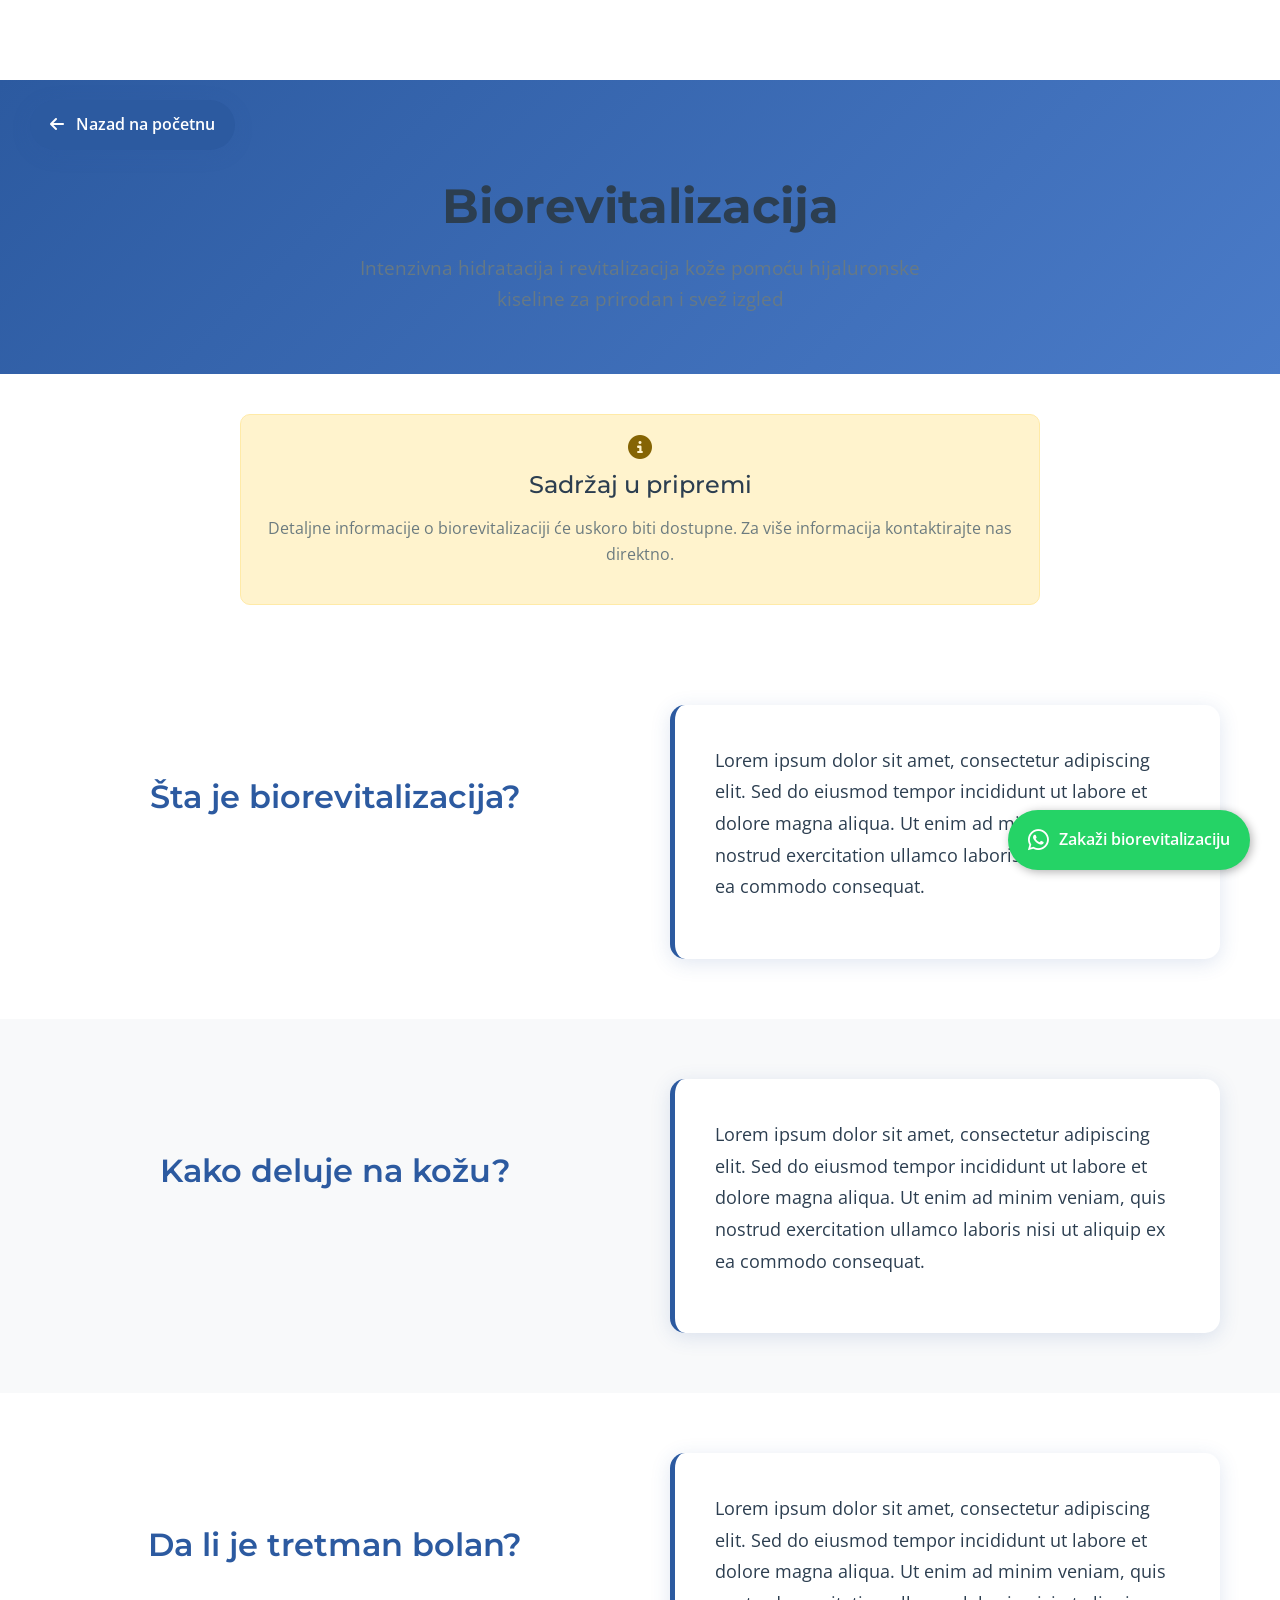
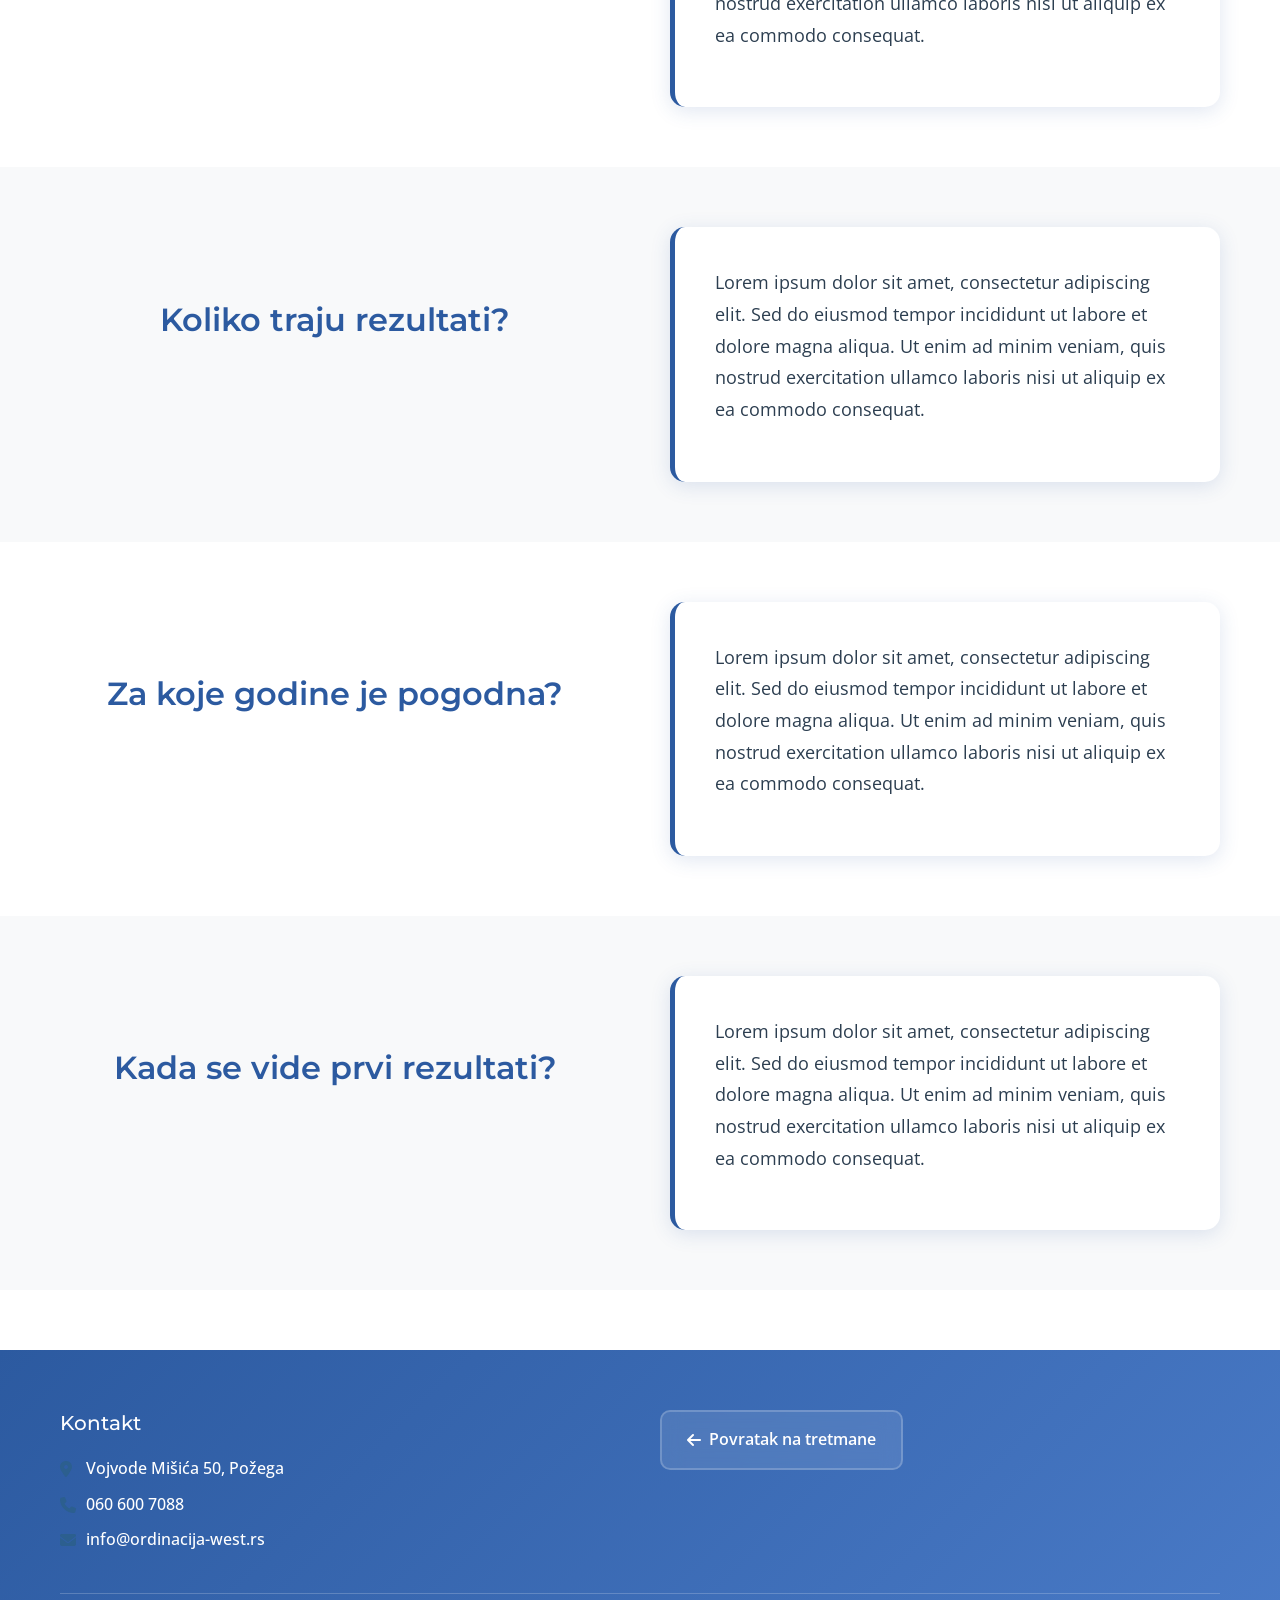
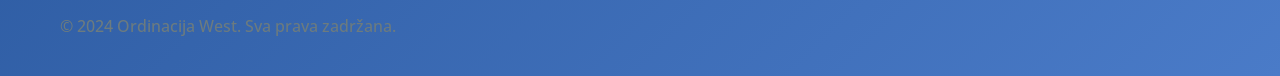
==== commit da94dd98: "Promena telefon brojeva na 060 600 7088 i uklanjanje logoa sa tretman stranica" ====
--- a/biorevitalizacija-tretman.html
+++ b/biorevitalizacija-tretman.html
@@ -342,9 +342,7 @@
     <!-- Treatment Header -->
     <div class="treatment-header">
         <div class="treatment-container">
-            <div class="header-logo">
-                <img src="assets/images/logowest.png" alt="Ordinacija West Logo" class="logo-img">
-            </div>
+
             <h1 class="treatment-title">Biorevitalizacija</h1>
             <p class="treatment-subtitle">
                 Intenzivna hidratacija i revitalizacija kože pomoću hijaluronske kiseline za prirodan i svež izgled
@@ -467,7 +465,7 @@
                 <div class="footer-contact">
                     <h4>Kontakt</h4>
                     <p><i class="fas fa-map-marker-alt"></i> Vojvode Mišića 50, Požega</p>
-                    <p><i class="fas fa-phone"></i> +381 64 345 6789</p>
+                    <p><i class="fas fa-phone"></i> 060 600 7088</p>
                     <p><i class="fas fa-envelope"></i> info@ordinacija-west.rs</p>
                 </div>
                 <div class="footer-back">
@@ -484,7 +482,7 @@
     </footer>
 
     <!-- WhatsApp Button -->
-    <a href="https://wa.me/381643456789?text=Dobar%20dan%21%20Interesuje%20me%20biorevitalizacija.%20Možete%20li%20mi%20reći%20više%20informacija%3F" 
+    <a href="https://wa.me/381606007088?text=Dobar%20dan%21%20Interesuje%20me%20biorevitalizacija.%20Možete%20li%20mi%20reći%20više%20informacija%3F" 
        target="_blank" class="whatsapp-float">
         <i class="fab fa-whatsapp"></i>
         <span>Zakaži biorevitalizaciju</span>
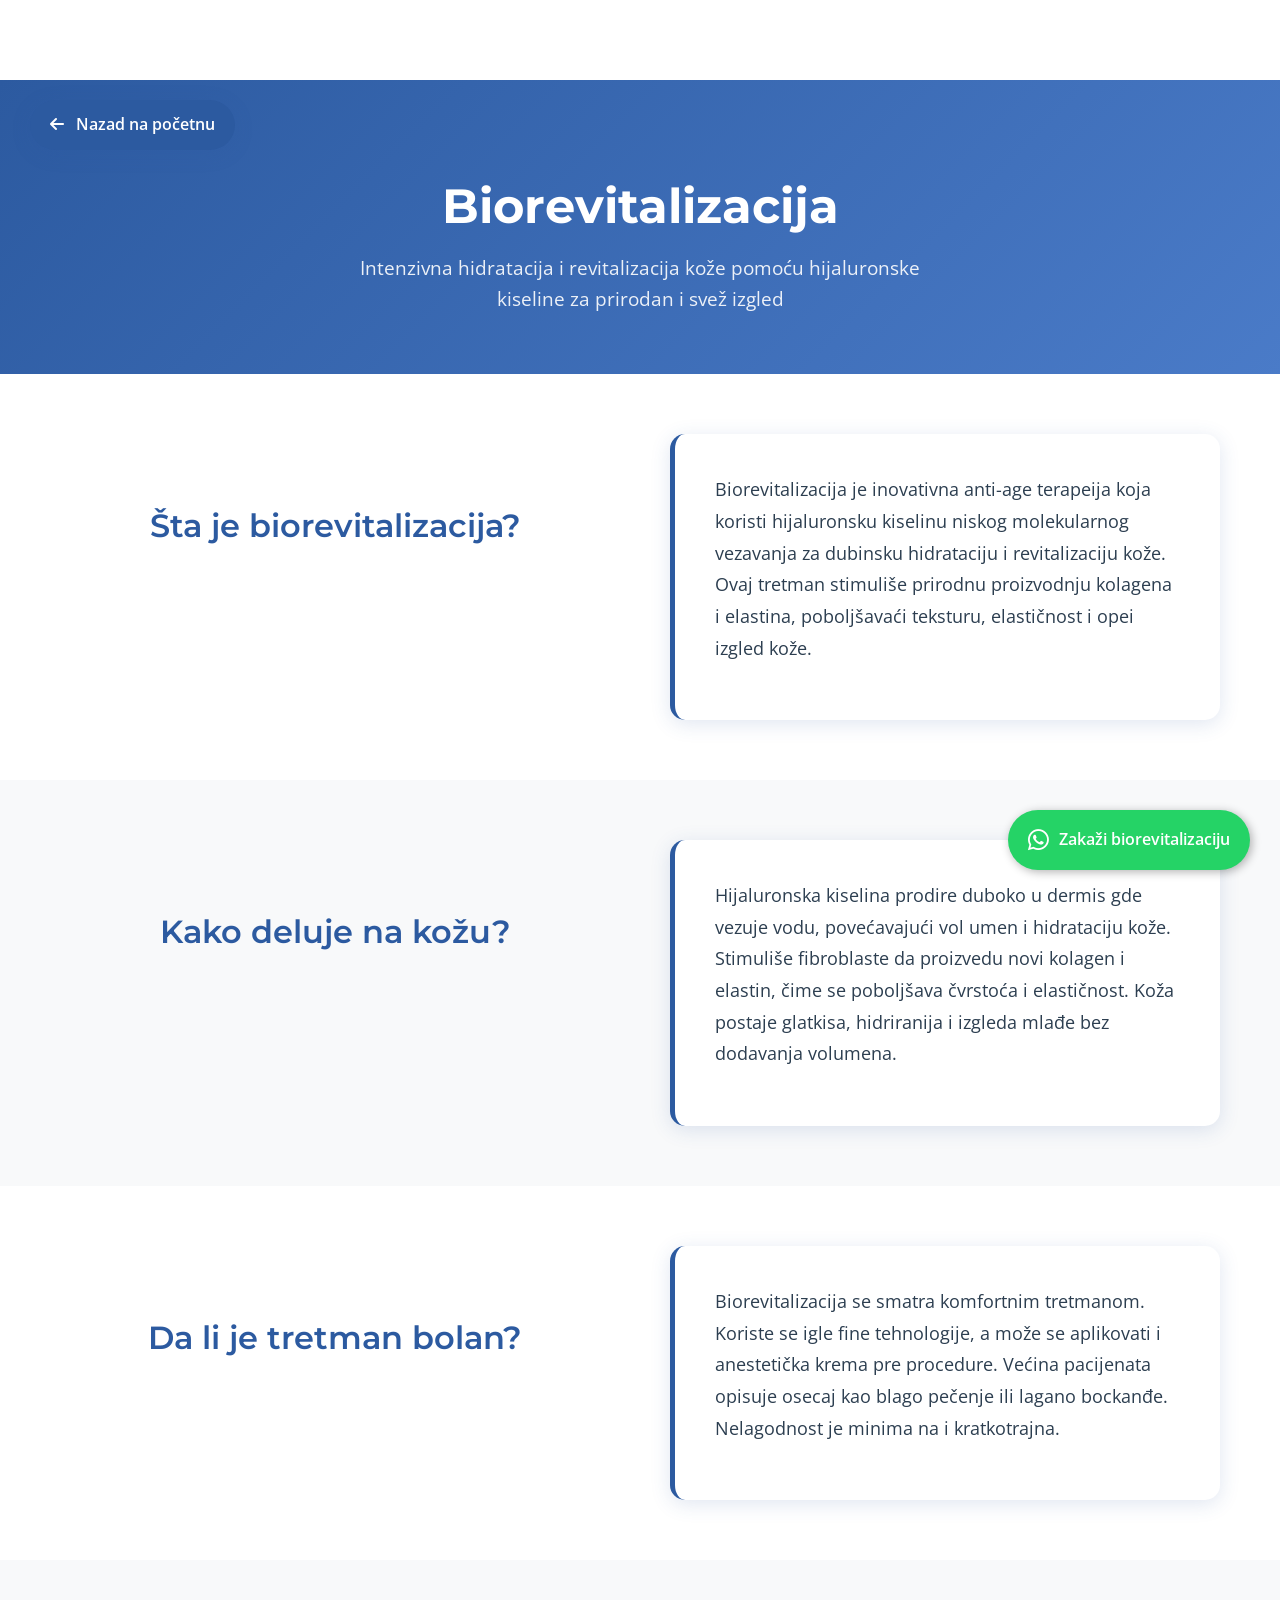
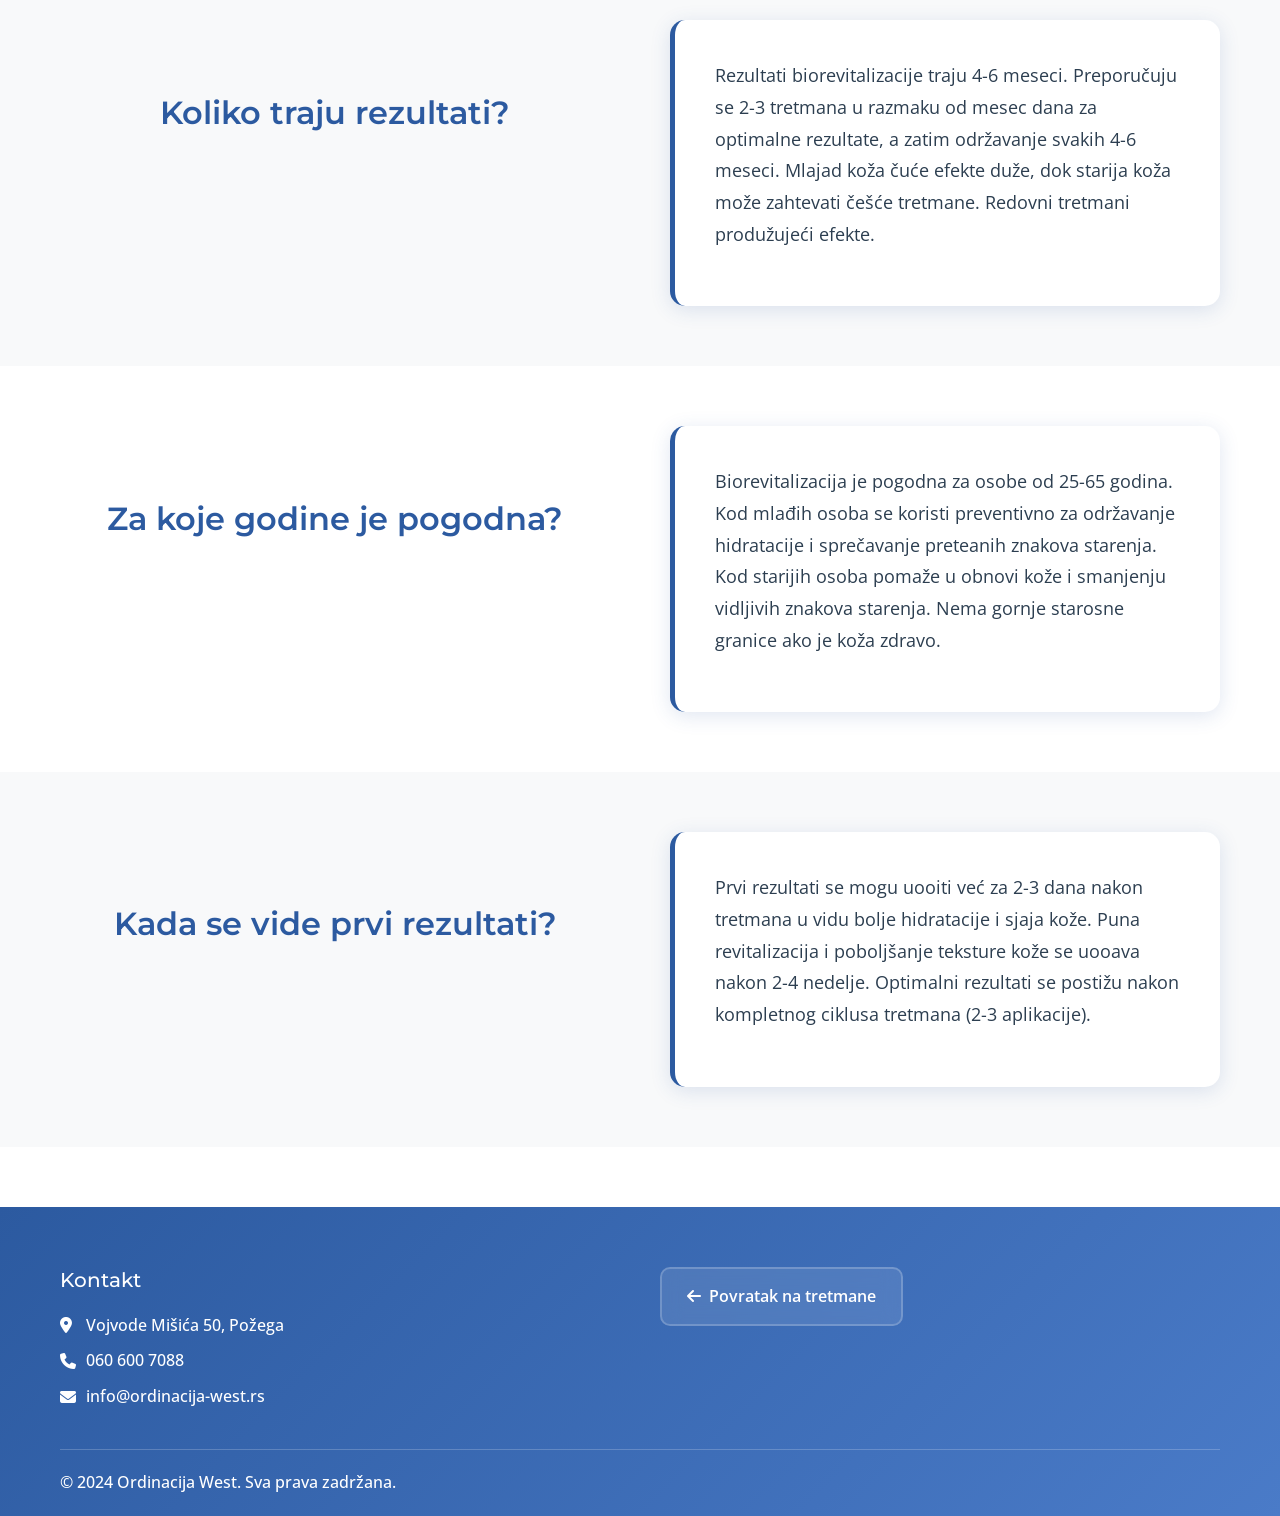
==== commit 23ac1807: "Dopunjavanje tretman stranica sa detaljnim sadrzajem, popravljeni footer stilovi i ikonice" ====
--- a/biorevitalizacija-tretman.html
+++ b/biorevitalizacija-tretman.html
@@ -70,6 +70,7 @@
             font-weight: 700;
             margin-bottom: 20px;
             font-family: 'Montserrat', sans-serif;
+            color: white;
         }
         
         .treatment-subtitle {
@@ -78,6 +79,7 @@
             max-width: 600px;
             margin: 0 auto;
             line-height: 1.6;
+            color: white;
         }
         
         .qa-section {
@@ -289,6 +291,7 @@
         .footer-contact i {
             margin-right: 10px;
             width: 16px;
+            color: white;
         }
         
         .footer-back-btn {
@@ -321,6 +324,11 @@
             text-align: center;
             color: white;
             font-weight: 500;
+        }
+        
+        .footer-bottom p {
+            color: white;
+            margin: 0;
         }
         
         @media (max-width: 768px) {
@@ -350,14 +358,7 @@
         </div>
     </div>
 
-    <!-- Placeholder Notice -->
-    <div class="treatment-container">
-        <div class="placeholder-notice">
-            <i class="fas fa-info-circle" style="font-size: 24px; margin-bottom: 10px;"></i>
-            <h3>Sadržaj u pripremi</h3>
-            <p>Detaljne informacije o biorevitalizaciji će uskoro biti dostupne. Za više informacija kontaktirajte nas direktno.</p>
-        </div>
-    </div>
+
 
     <!-- Q&A Sections -->
     <main>
@@ -370,7 +371,7 @@
                     </div>
                     <div class="answer-side">
                         <p class="answer">
-                            Lorem ipsum dolor sit amet, consectetur adipiscing elit. Sed do eiusmod tempor incididunt ut labore et dolore magna aliqua. Ut enim ad minim veniam, quis nostrud exercitation ullamco laboris nisi ut aliquip ex ea commodo consequat.
+                            Biorevitalizacija je inovativna anti-age terapeija koja koristi hijaluronsku kiselinu niskog molekularnog vezavanja za dubinsku hidrataciju i revitalizaciju kože. Ovaj tretman stimuliše prirodnu proizvodnju kolagena i elastina, poboljšavaći teksturu, elastičnost i opei izgled kože.
                         </p>
                     </div>
                 </div>
@@ -386,7 +387,7 @@
                     </div>
                     <div class="answer-side">
                         <p class="answer">
-                            Lorem ipsum dolor sit amet, consectetur adipiscing elit. Sed do eiusmod tempor incididunt ut labore et dolore magna aliqua. Ut enim ad minim veniam, quis nostrud exercitation ullamco laboris nisi ut aliquip ex ea commodo consequat.
+                            Hijaluronska kiselina prodire duboko u dermis gde vezuje vodu, povećavajući vol umen i hidrataciju kože. Stimuliše fibroblaste da proizvedu novi kolagen i elastin, čime se poboljšava čvrstoća i elastičnost. Koža postaje glatkisa, hidriranija i izgleda mlađe bez dodavanja volumena.
                         </p>
                     </div>
                 </div>
@@ -402,7 +403,7 @@
                     </div>
                     <div class="answer-side">
                         <p class="answer">
-                            Lorem ipsum dolor sit amet, consectetur adipiscing elit. Sed do eiusmod tempor incididunt ut labore et dolore magna aliqua. Ut enim ad minim veniam, quis nostrud exercitation ullamco laboris nisi ut aliquip ex ea commodo consequat.
+                            Biorevitalizacija se smatra komfortnim tretmanom. Koriste se igle fine tehnologije, a može se aplikovati i anestetička krema pre procedure. Većina pacijenata opisuje osecaj kao blago pečenje ili lagano bockanđe. Nelagodnost je minima na i kratkotrajna.
                         </p>
                     </div>
                 </div>
@@ -418,7 +419,7 @@
                     </div>
                     <div class="answer-side">
                         <p class="answer">
-                            Lorem ipsum dolor sit amet, consectetur adipiscing elit. Sed do eiusmod tempor incididunt ut labore et dolore magna aliqua. Ut enim ad minim veniam, quis nostrud exercitation ullamco laboris nisi ut aliquip ex ea commodo consequat.
+                            Rezultati biorevitalizacije traju 4-6 meseci. Preporučuju se 2-3 tretmana u razmaku od mesec dana za optimalne rezultate, a zatim održavanje svakih 4-6 meseci. Mlajad koža čuće efekte duže, dok starija koža može zahtevati češće tretmane. Redovni tretmani produžujeći efekte.
                         </p>
                     </div>
                 </div>
@@ -434,7 +435,7 @@
                     </div>
                     <div class="answer-side">
                         <p class="answer">
-                            Lorem ipsum dolor sit amet, consectetur adipiscing elit. Sed do eiusmod tempor incididunt ut labore et dolore magna aliqua. Ut enim ad minim veniam, quis nostrud exercitation ullamco laboris nisi ut aliquip ex ea commodo consequat.
+                            Biorevitalizacija je pogodna za osobe od 25-65 godina. Kod mlađih osoba se koristi preventivno za održavanje hidratacije i sprečavanje preteanih znakova starenja. Kod starijih osoba pomaže u obnovi kože i smanjenju vidljivih znakova starenja. Nema gornje starosne granice ako je koža zdravo.
                         </p>
                     </div>
                 </div>
@@ -450,7 +451,7 @@
                     </div>
                     <div class="answer-side">
                         <p class="answer">
-                            Lorem ipsum dolor sit amet, consectetur adipiscing elit. Sed do eiusmod tempor incididunt ut labore et dolore magna aliqua. Ut enim ad minim veniam, quis nostrud exercitation ullamco laboris nisi ut aliquip ex ea commodo consequat.
+                            Prvi rezultati se mogu uooiti već za 2-3 dana nakon tretmana u vidu bolje hidratacije i sjaja kože. Puna revitalizacija i poboljšanje teksture kože se uooava nakon 2-4 nedelje. Optimalni rezultati se postižu nakon kompletnog ciklusa tretmana (2-3 aplikacije).
                         </p>
                     </div>
                 </div>
--- a/style.css
+++ b/style.css
@@ -221,7 +221,7 @@
     font-size: var(--font-size-3xl);
     font-weight: 600;
     color: var(--text-primary);
-    margin-bottom: var(--spacing-md);
+    margin-bottom: var(--spacing-xl);
     line-height: 1.2;
 }
 
@@ -2264,6 +2264,11 @@
         font-size: var(--font-size-5xl);
     }
     
+    .hero-highlight {
+        font-size: 2rem;
+        font-weight: 700;
+    }
+    
     .hero-subtitle {
         font-size: var(--font-size-base);
     }
